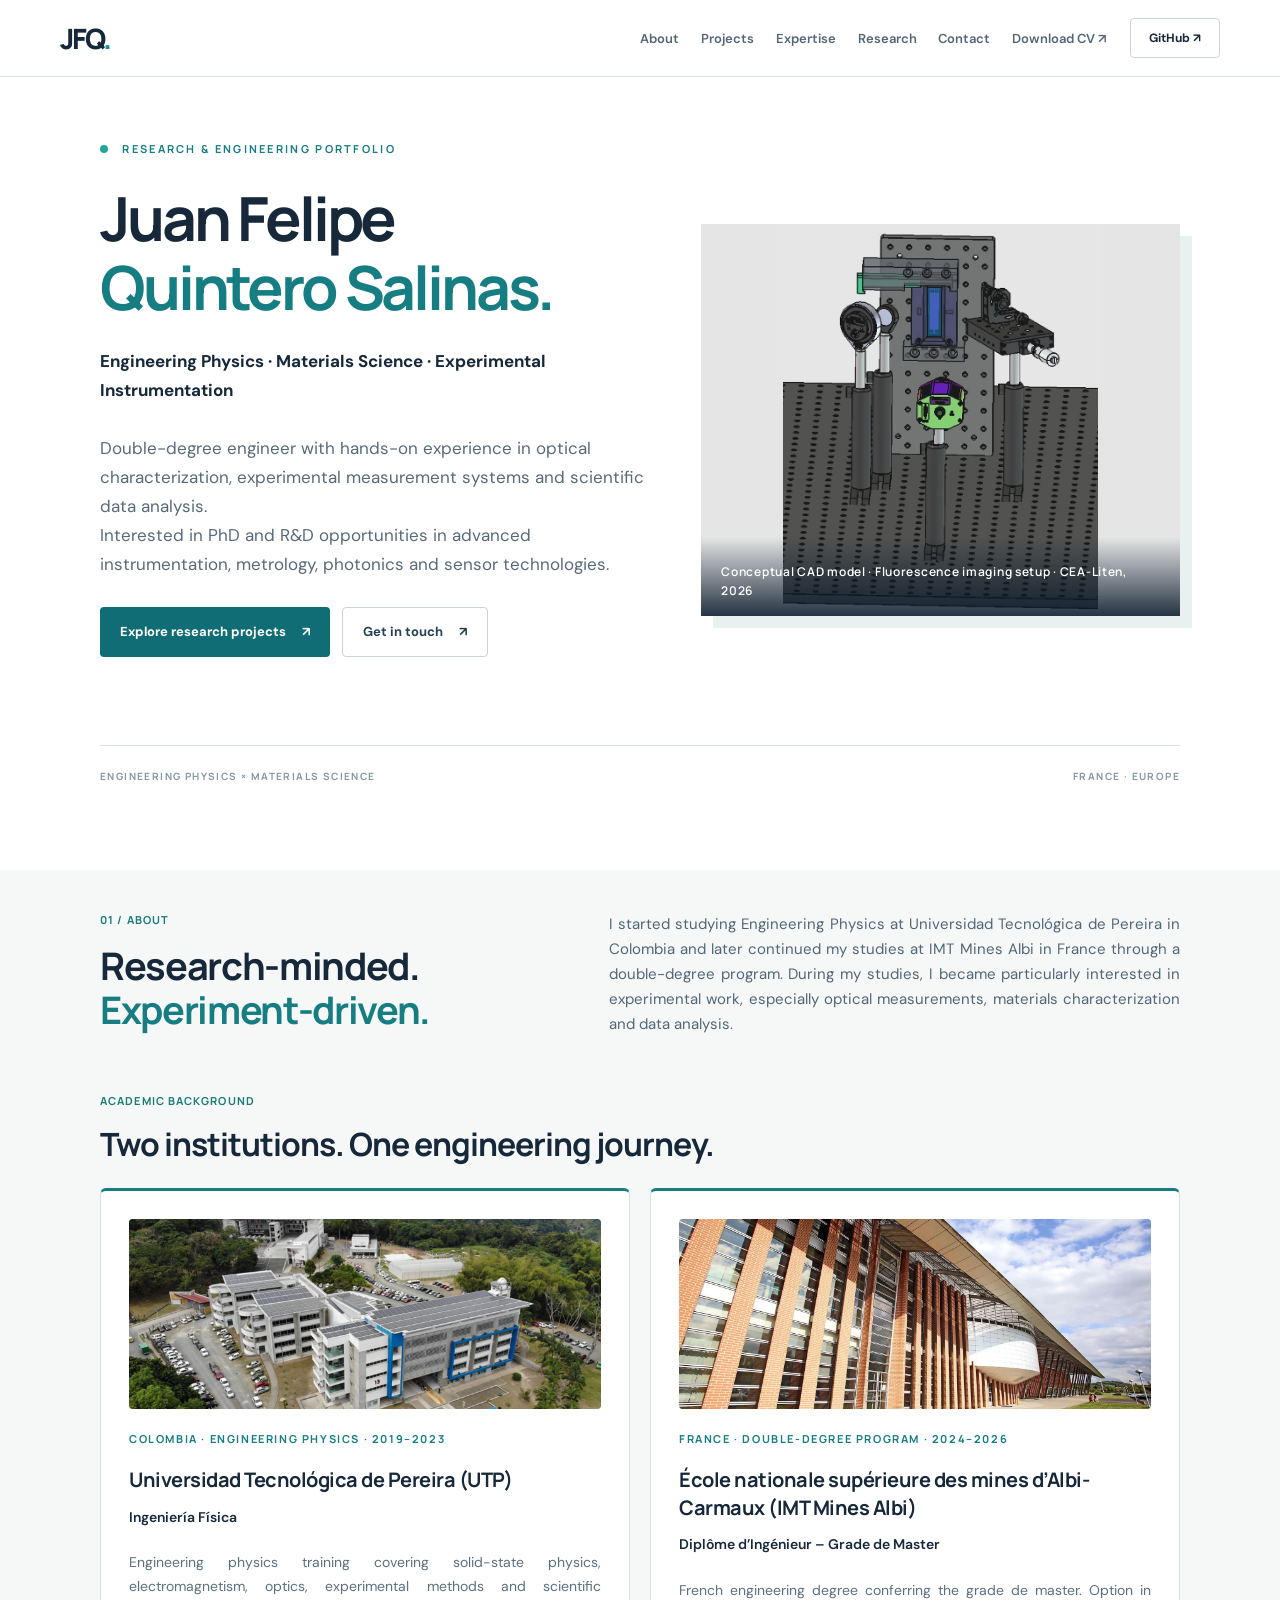
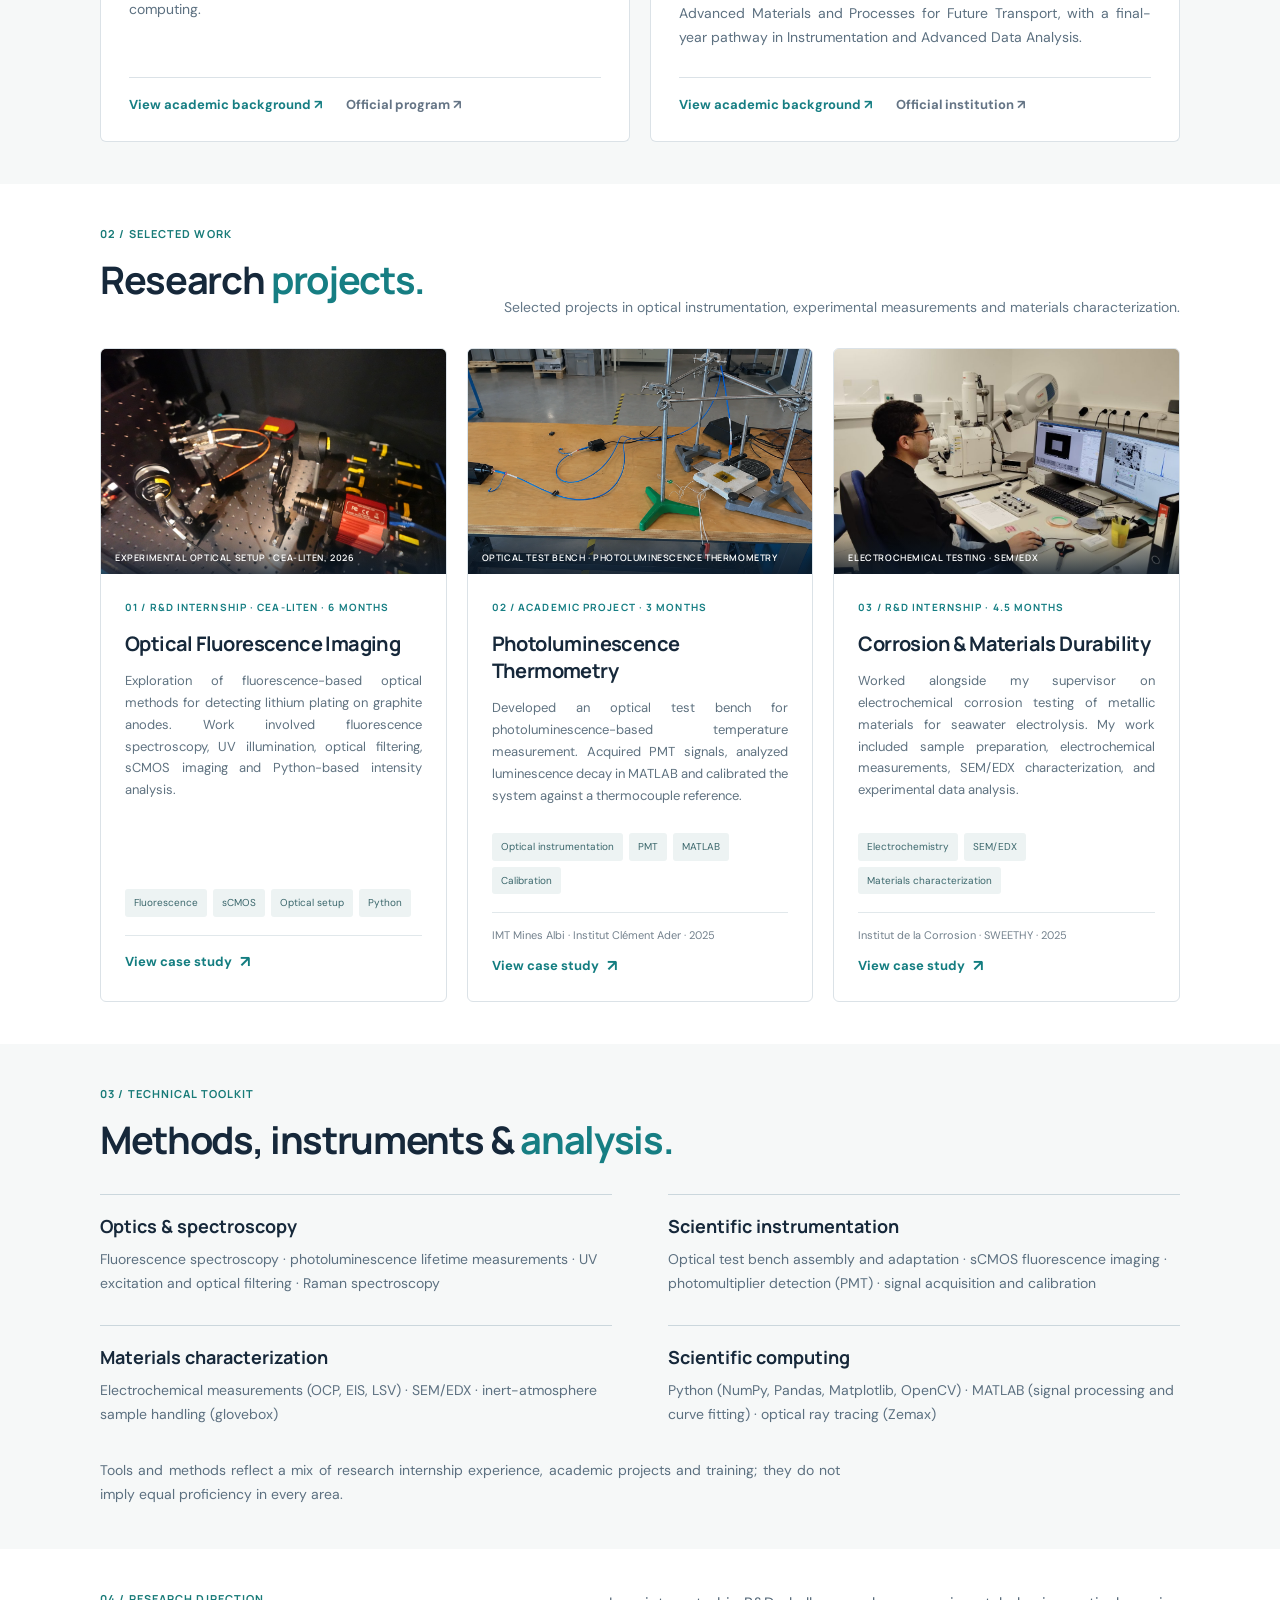
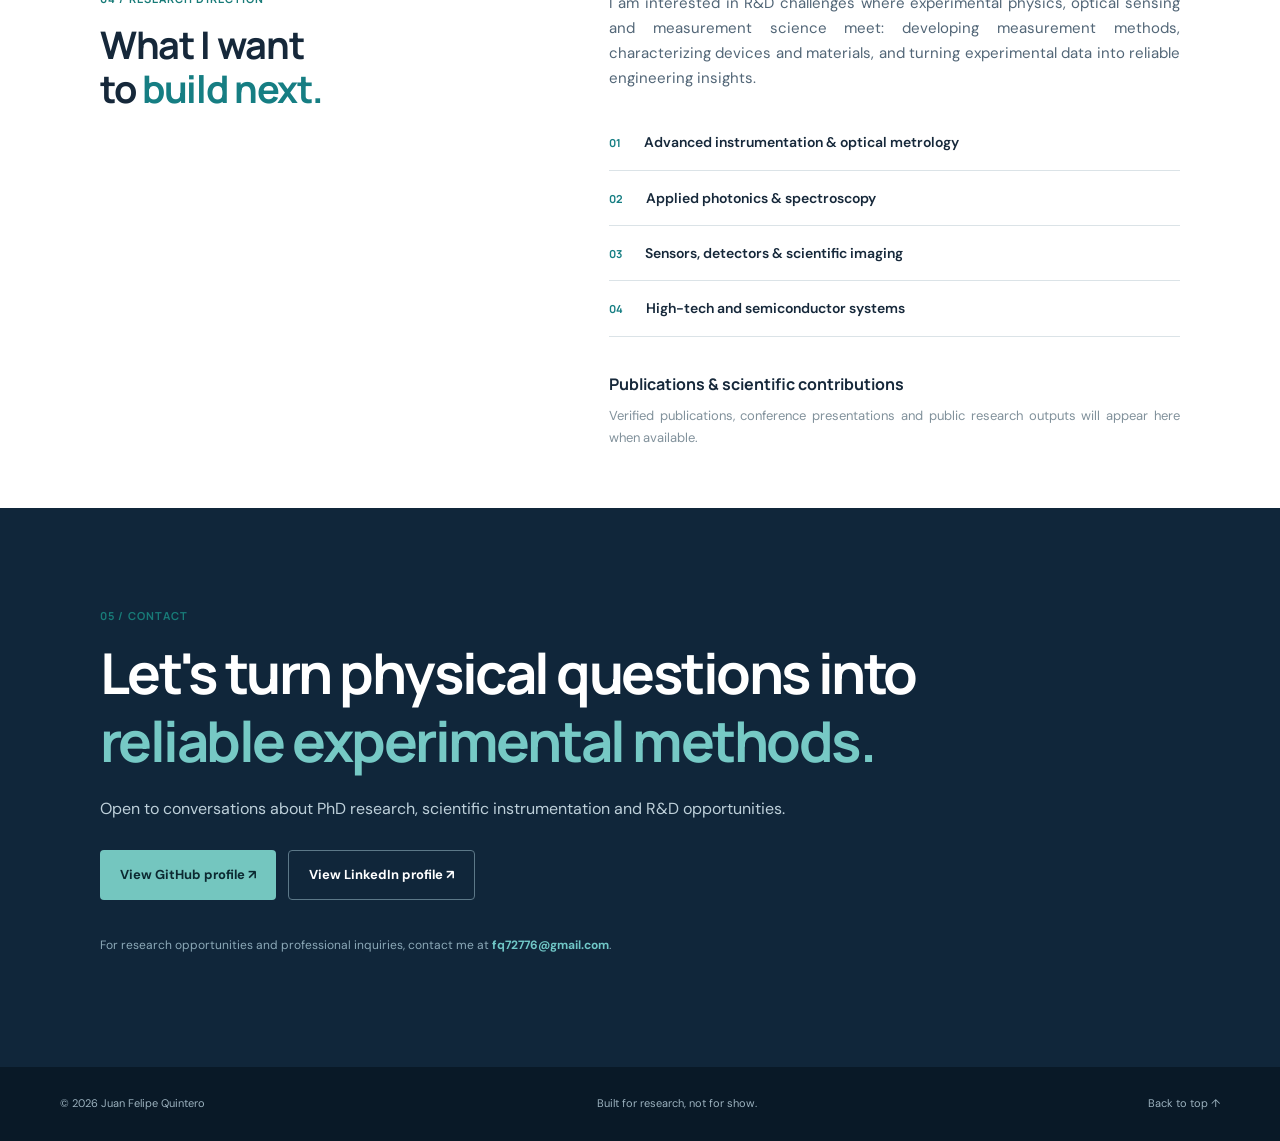
==== index.html @ 3a1666f4 "Refine academic pages and improve portfolio layout" ====
<!doctype html>
<html lang="en">

<head>
    <meta charset="utf-8">
    <meta name="viewport" content="width=device-width, initial-scale=1">
    <meta name="description"
        content="Juan Felipe Quintero — Research & Engineering Portfolio in optical instrumentation, metrology, photonics, scientific imaging and materials characterization.">
    <title>Juan Felipe Quintero | Research & Engineering Portfolio</title>
    <link rel="stylesheet" href="assets/css/style.css">
</head>

<body class="home-editorial"><a class="skip" href="#main">Skip to content</a>

    <header class="nav">
        <div class="wrap navinner">

            <a class="brand" href="#top">
                JFQ<span class="branddot">.</span>
            </a>

            <nav aria-label="Primary navigation">
                <a href="#about">About</a>
                <a href="#projects">Projects</a>
                <a href="#skills">Expertise</a>
                <a href="#research">Research</a>
                <a href="#contact">Contact</a>

                <a href="docs/CV_Juan_Felipe_Quintero.pdf" target="_blank" rel="noopener noreferrer">
                    Download CV ↗
                </a>
            </nav>

            <a class="navcta" href="https://github.com/felipequi" target="_blank" rel="noopener noreferrer">
                GitHub ↗
            </a>

        </div>
    </header>

    <main id="main">
        <section class="hero wrap" id="top">
            <div class="eyebrow"><span class="signal"></span> RESEARCH & ENGINEERING PORTFOLIO</div>
            <div class="hero-grid">
                <div>
                    <h1>
                        Juan Felipe<br>
                        <em>Quintero Salinas.</em>
                    </h1>

                    <p class="lead">
                        <strong>
                            Engineering Physics · Materials Science · Experimental Instrumentation
                        </strong>
                        <br><br>
                        Double-degree engineer with hands-on experience in optical
                        characterization, experimental measurement systems and
                        scientific data analysis. <br>
                        Interested in PhD and R&D opportunities in advanced instrumentation,
                        metrology, photonics and sensor technologies.
                    </p>
                    <div class="actions"><a class="primary" href="#projects">Explore research projects
                            <span>↗</span></a><a class="secondary" href="#contact">Get in touch <span>↗</span></a></div>
                </div>
                <aside class="hero-panel hero-photo">
                    <img src="assets/images/home/experimental-test-bench-v3.png"
                        alt="Experimental test bench at Institut Clément Ader" class="hero-experiment-image">
                    <div class="hero-photo-caption">
                        Conceptual CAD model · Fluorescence imaging setup · CEA-Liten, 2026
                    </div>
                </aside>
            </div>
            <div class="hero-foot"><span>ENGINEERING PHYSICS × MATERIALS SCIENCE</span><span>FRANCE · EUROPE</span>
            </div>
        </section>

        <section class="section light" id="about">
            <div class="wrap split">
                <div>
                    <div class="section-label">01 / ABOUT</div>
                    <h2>Research-minded.<br><em>Experiment-driven.</em></h2>
                </div>
                <div class="bodycopy">
                    <p>
                        I started studying Engineering Physics at Universidad Tecnológica de Pereira in Colombia and
                        later continued my studies at IMT Mines Albi in France through a double-degree program.

                        During my studies, I became particularly interested in experimental work, especially optical
                        measurements, materials characterization and data analysis.
                    </p>
                </div>
            </div>

            <div class="wrap academic-background">
                <div class="academic-heading">
                    <div class="section-label">ACADEMIC BACKGROUND</div>
                    <h3>Two institutions. One engineering journey.</h3>
                </div>

                <div class="education-grid">

                    <!-- UNIVERSIDAD TECNOLÓGICA DE PEREIRA -->
                    <article class="education-card">

                        <a href="education/utp.html" class="education-image-link"
                            aria-label="Explore academic background at Universidad Tecnológica de Pereira">
                            <img src="assets/images/home/utp.png"
                                alt="Campus of Universidad Tecnológica de Pereira, Colombia" class="education-image"
                                loading="lazy">
                        </a>

                        <div class="education-country">
                            COLOMBIA · ENGINEERING PHYSICS · 2019–2023
                        </div>

                        <h4>
                            <a href="education/utp.html" class="education-title-link">
                                Universidad Tecnológica de Pereira (UTP)
                            </a>
                        </h4>

                        <p class="education-degree">Ingeniería Física</p>

                        <p class="education-description">
                            Engineering physics training covering solid-state physics,
                            electromagnetism, optics, experimental methods
                            and scientific computing.
                        </p>

                        <div class="education-links">
                            <a href="education/utp.html" class="education-detail-link">
                                View academic background ↗
                            </a>

                            <a href="https://ingenierias.utp.edu.co/ingenieria-fisica/plan-de-estudios/?id=7"
                                class="education-official-link" target="_blank" rel="noopener noreferrer">
                                Official program ↗
                            </a>
                        </div>

                    </article>


                    <!-- IMT MINES ALBI -->
                    <article class="education-card">

                        <a href="education/imt-mines-albi.html" class="education-image-link"
                            aria-label="Explore academic background at IMT Mines Albi">
                            <img src="assets/images/home/imt-mines-albi-campus.png"
                                alt="Campus of IMT Mines Albi, France" class="education-image" loading="lazy">
                        </a>

                        <div class="education-country">
                            FRANCE · DOUBLE-DEGREE PROGRAM · 2024–2026
                        </div>

                        <h4>
                            <a href="education/imt-mines-albi.html" class="education-title-link">
                                École nationale supérieure des mines d’Albi-Carmaux
                                (IMT Mines Albi)
                            </a>
                        </h4>

                        <p class="education-degree">
                            Diplôme d’Ingénieur – Grade de Master
                        </p>

                        <p class="education-description">
                            French engineering degree conferring the grade de master.
                            Option in Advanced Materials and Processes for Future Transport,
                            with a final-year pathway in Instrumentation and Advanced Data Analysis.
                        </p>

                        <div class="education-links">
                            <a href="education/imt-mines-albi.html" class="education-detail-link">
                                View academic background ↗
                            </a>

                            <a href="https://www.imt-mines-albi.fr/" class="education-official-link" target="_blank"
                                rel="noopener noreferrer">
                                Official institution ↗
                            </a>
                        </div>

                    </article>

                </div>
            </div>

        </section>

        <!-- ==========================================
     02 / SELECTED WORK
========================================== -->

        <section class="section" id="projects">
            <div class="wrap">

                <div class="section-label">02 / SELECTED WORK</div>

                <div class="section-head">
                    <h2>Research <em>projects.</em></h2>

                    <p>
                        Selected projects in optical instrumentation,
                        experimental measurements and materials characterization.
                    </p>
                </div>

                <div class="project-grid">

                    <!-- PROJECT 01: CEA-LITEN -->

                    <article class="project">

                        <a href="projects/cea-liten.html" class="project-visual visual-one"
                            aria-label="View Optical Fluorescence Imaging case study">
                            <img src="assets/images/home/experimental-test-bench-v2.png"
                                alt="Experimental optical setup with camera and optical components"
                                class="project-image" loading="lazy">

                            <span class="visual-caption">
                                EXPERIMENTAL OPTICAL SETUP · CEA-LITEN, 2026
                            </span>
                        </a>

                        <div class="project-info">

                            <div class="project-meta">
                                01 / R&amp;D INTERNSHIP · CEA-LITEN · 6 MONTHS
                            </div>

                            <h3>
                                <a href="projects/cea-liten.html" class="project-title-link">
                                    Optical Fluorescence Imaging
                                </a>
                            </h3>

                            <p>
                                Exploration of fluorescence-based optical methods for
                                detecting lithium plating on graphite anodes. Work
                                involved fluorescence spectroscopy, UV illumination,
                                optical filtering, sCMOS imaging and Python-based
                                intensity analysis.
                            </p>

                            <div class="tags">
                                <span>Fluorescence</span>
                                <span>sCMOS</span>
                                <span>Optical setup</span>
                                <span>Python</span>
                            </div>

                            <div class="project-footer">

                                <a href="projects/cea-liten.html" class="project-link"
                                    aria-label="View Optical Fluorescence Imaging case study">
                                    View case study
                                    <span aria-hidden="true">↗</span>
                                </a>

                            </div>

                        </div>
                    </article>


                    <!-- PROJECT 02: PHOTOLUMINESCENCE THERMOMETRY -->

                    <article class="project">

                        <a href="projects/ica-thermometry.html" class="project-visual visual-two"
                            aria-label="View Photoluminescence Thermometry case study">
                            <img src="assets/images/home/experimental-test-bench-ICA.png"
                                alt="Optical test bench for photoluminescence lifetime thermometry at Institut Clément Ader"
                                class="project-image" loading="lazy">

                            <span class="visual-caption">
                                OPTICAL TEST BENCH · PHOTOLUMINESCENCE THERMOMETRY
                            </span>
                        </a>

                        <div class="project-info">

                            <div class="project-meta">
                                02 / ACADEMIC PROJECT · 3 MONTHS
                            </div>

                            <h3>
                                <a href="projects/ica-thermometry.html" class="project-title-link">
                                    Photoluminescence Thermometry
                                </a>
                            </h3>

                            <p>
                                Developed an optical test bench for photoluminescence-based
                                temperature measurement. Acquired PMT signals, analyzed
                                luminescence decay in MATLAB and calibrated the system
                                against a thermocouple reference.
                            </p>

                            <div class="tags">
                                <span>Optical instrumentation</span>
                                <span>PMT</span>
                                <span>MATLAB</span>
                                <span>Calibration</span>
                            </div>

                            <div class="project-footer">

                                <div class="project-status">
                                    IMT Mines Albi · Institut Clément Ader · 2025
                                </div>

                                <a href="projects/ica-thermometry.html" class="project-link"
                                    aria-label="View Photoluminescence Thermometry case study">
                                    View case study
                                    <span aria-hidden="true">↗</span>
                                </a>

                            </div>

                        </div>
                    </article>


                    <!-- PROJECT 03: MATERIALS CHARACTERIZATION -->


                    <!-- PROJECT 03: INSTITUT DE LA CORROSION -->

                    <article class="project">

                        <a href="projects/institut-corrosion.html" class="project-visual visual-three"
                            aria-label="View Institut de la Corrosion case study">

                            <img src="assets/images/home/SEM-Instituto-Corrosion.png"
                                alt="SEM laboratory work at the Institut de la Corrosion" class="project-image"
                                loading="lazy">

                            <span class="visual-caption">
                                ELECTROCHEMICAL TESTING · SEM/EDX
                            </span>

                        </a>

                        <div class="project-info">

                            <div class="project-meta">
                                03 / R&amp;D INTERNSHIP · 4.5 MONTHS
                            </div>

                            <h3>
                                <a href="projects/institut-corrosion.html" class="project-title-link">
                                    Corrosion &amp; Materials Durability
                                </a>
                            </h3>

                            <p>
                                Worked alongside my supervisor on electrochemical
                                corrosion testing of metallic materials for seawater
                                electrolysis. My work included sample preparation,
                                electrochemical measurements, SEM/EDX characterization,
                                and experimental data analysis.
                            </p>

                            <div class="tags">
                                <span>Electrochemistry</span>
                                <span>SEM/EDX</span>
                                <span>Materials characterization</span>
                            </div>

                            <div class="project-footer">

                                <div class="project-status">
                                    Institut de la Corrosion · SWEETHY · 2025
                                </div>

                                <a href="projects/institut-corrosion.html" class="project-link"
                                    aria-label="View Institut de la Corrosion case study">
                                    View case study
                                    <span aria-hidden="true">↗</span>
                                </a>

                            </div>

                        </div>

                    </article>


                </div>
            </div>
        </section>


        <!-- 03 / TECHNICAL TOOLKIT -->
        <section class="section light" id="skills">
            <div class="wrap">

                <div class="section-label">03 / TECHNICAL TOOLKIT</div>


                <h2>Methods, instruments &amp; <em>analysis.</em></h2>

                <!-- TECHNICAL SKILLS -->

                <div class="skill-grid">
                    <div>
                        <h3>Optics &amp; spectroscopy</h3>
                        <p>
                            Fluorescence spectroscopy ·
                            photoluminescence lifetime measurements ·
                            UV excitation and optical filtering ·
                            Raman spectroscopy
                        </p>
                    </div>

                    <div>
                        <h3>Scientific instrumentation</h3>
                        <p>
                            Optical test bench assembly and adaptation ·
                            sCMOS fluorescence imaging ·
                            photomultiplier detection (PMT) ·
                            signal acquisition and calibration
                        </p>
                    </div>

                    <div>
                        <h3>Materials characterization</h3>
                        <p>
                            Electrochemical measurements (OCP, EIS, LSV) ·
                            SEM/EDX ·
                            inert-atmosphere sample handling (glovebox)
                        </p>
                    </div>

                    <div>
                        <h3>Scientific computing</h3>
                        <p>
                            Python (NumPy, Pandas, Matplotlib, OpenCV) ·
                            MATLAB (signal processing and curve fitting) ·
                            optical ray tracing (Zemax)
                        </p>
                    </div>


                    <p class="disclaimer">
                        Tools and methods reflect a mix of research internship
                        experience, academic projects and training; they do not
                        imply equal proficiency in every area.
                    </p>

                </div>
            </div>
        </section>
        <section class="section" id="research">
            <div class="wrap split">
                <div>
                    <div class="section-label">04 / RESEARCH DIRECTION</div>
                    <h2>What I want<br>to <em>build next.</em></h2>
                </div>
                <div class="bodycopy">
                    <p>I am interested in R&D challenges where experimental physics, optical sensing and measurement
                        science meet: developing measurement methods, characterizing devices and materials, and
                        turning
                        experimental data into reliable engineering insights.</p>
                    <div class="research-list">
                        <div><span>01</span> Advanced instrumentation & optical metrology</div>
                        <div><span>02</span> Applied photonics & spectroscopy</div>
                        <div><span>03</span> Sensors, detectors & scientific imaging</div>
                        <div><span>04</span> High-tech and semiconductor systems</div>
                    </div>
                    <h3 class="minihead">Publications & scientific contributions</h3>
                    <p class="muted">Verified publications, conference presentations and public research outputs
                        will
                        appear here when available.</p>
                </div>
            </div>
        </section>



        <section class="contact" id="contact">
            <div class="wrap">
                <div class="section-label">05 / CONTACT</div>
                <h2>Let's turn physical questions into
                    <em>reliable experimental methods.</em>
                </h2>
                <p>Open to conversations about PhD research, scientific instrumentation and R&D opportunities.</p>
                <div class="actions"><a class="primary lightbtn" href="https://github.com/felipequi" target="_blank"
                        rel="noopener">View GitHub profile ↗</a><a class="secondary lightoutline"
                        href="https://www.linkedin.com/in/juanfelipequinterosalinas/" target="_blank"
                        rel="noopener">View LinkedIn profile
                        ↗</a></div>
                <p class="contact-note">For research opportunities and professional inquiries, contact me at
                    <a href="mailto:fq72776@gmail.com">fq72776@gmail.com</a>.
                </p>
            </div>
        </section>
    </main>
    <footer>
        <div class="wrap footerinner"><span>© <span id="year">2026</span> Juan Felipe Quintero</span><span>Built for
                research, not for show.</span><a href="#top">Back to top ↑</a></div>
    </footer>
    <script>document.getElementById('year').textContent = new Date().getFullYear()</script>
</body>

</html>
---- assets/css/style.css ----
@import url('https://fonts.googleapis.com/css2?family=DM+Sans:wght@400;500;600;700&family=Manrope:wght@400;500;600;700;800&display=swap');

:root {

    --ink: #16283a;

    --navy: #0b1a2b;

    --muted: #647485;

    --teal: #167e83;

    --paper: #f6f8f8;

    --line: #dbe2e7
}

* {

    box-sizing: border-box
}

html {

    scroll-behavior: smooth
}

body {

    margin: 0;

    color: var(--ink);

    font-family: 'DM Sans', Arial, sans-serif;

    background: #fff
}

a {

    color: inherit;

    text-decoration: none
}

.wrap {

    width: min(1160px, calc(100% - 64px));

    margin: auto
}

.skip {

    position: absolute;

    left: -9999px
}

.skip:focus {

    left: 16px;

    top: 16px;

    background: #fff;

    z-index: 99;

    padding: 12px
}

.nav {

    background: #fff;

    border-bottom: 1px solid var(--line);

    position: sticky;

    top: 0;

    z-index: 10
}

.navinner {

    height: 76px;

    display: flex;

    align-items: center;

    gap: 36px
}

.brand {

    font: 800 28px Manrope, Arial;

    letter-spacing: -2px
}

.branddot {

    color: #178e94
}

.nav nav {

    display: flex;

    gap: 26px;

    margin-left: auto
}

.nav nav a {

    font-size: 13px;

    color: #536577;

    font-weight: 600
}

.nav nav a:hover {

    color: var(--teal)
}

.navcta {

    border: 1px solid #cad5dc;

    padding: 11px 18px;

    border-radius: 4px;

    font-size: 12px;

    font-weight: 700
}

.hero {

    padding-top: 86px
}

.eyebrow,

.section-label {

    font: 700 11px Manrope, Arial;

    letter-spacing: 2.3px;

    color: var(--teal)
}

.signal {

    display: inline-block;

    width: 8px;

    height: 8px;

    border-radius: 50%;

    background: #21a69b;

    margin-right: 10px
}

.hero-grid {

    display: grid;

    grid-template-columns: 1.35fr 1fr;

    gap: 70px;

    padding: 26px 0 80px
}

h1,

h2,

h3,

p {

    margin-top: 0
}

h1,

h2,

h3 {

    font-family: Manrope, Arial, sans-serif
}

h1 {

    font-size: clamp(44px, 5vw, 70px);

    line-height: 1.15;

    letter-spacing: -3.8px;

    font-weight: 700;

    margin-bottom: 32px
}

h1 em,

h2 em {

    font-style: normal;

    color: var(--teal)
}

.lead {

    font-size: 17px;

    line-height: 1.9;

    max-width: 660px;

    color: #586a79
}

.lead strong {

    color: var(--ink)
}

.actions {

    display: flex;

    gap: 12px;

    flex-wrap: wrap;

    margin-top: 32px
}

.primary,

.secondary {

    padding: 17px 22px;

    font-size: 13px;

    font-weight: 700;

    border-radius: 4px;

    display: inline-flex;

    gap: 22px;

    align-items: center;

    justify-content: space-between
}

.primary {

    background: #116d75;

    color: #fff
}

.primary:hover {

    background: #0a515a
}

.secondary {

    border: 1px solid #c8d4d9;

    color: #244256
}

.hero-panel {

    background: #10263a;

    color: #fff;

    padding: 30px 28px;

    align-self: stretch;

    min-height: 410px;

    box-shadow: 16px 16px 0 #e9f0f0
}

.panel-top,

.panel-bottom {

    font: 700 10px Manrope;

    letter-spacing: 1.6px;

    color: #a1c1cc;

    display: flex;

    justify-content: space-between
}

.scope {

    display: flex;

    gap: 22px;

    border-bottom: 1px solid #30495b;

    padding: 24px 0;

    font-size: 16px;

    font-weight: 600;

    line-height: 1.55
}

.scope-n {

    font: 700 12px Manrope;

    color: #62b6b2
}

.panel-bottom {

    margin-top: 25px;

    font-size: 9px
}

.hero-foot {

    display: flex;

    justify-content: space-between;

    border-top: 1px solid var(--line);

    padding: 22px 0;

    font: 700 10px Manrope;

    letter-spacing: 1.4px;

    color: #8796a0
}

.section {

    padding: 112px 0
}

.light {

    background: var(--paper)
}

.split {

    display: grid;

    grid-template-columns: 1fr 1fr;

    gap: 85px
}

.section-label {

    margin-bottom: 28px
}

h2 {

    font-size: clamp(35px, 4vw, 53px);

    line-height: 1.18;

    letter-spacing: -2.6px;

    font-weight: 700;

    margin-bottom: 30px
}

.bodycopy p {

    font-size: 16px;

    line-height: 1.9;

    color: #526677;

    margin-bottom: 22px
}

.small-note {

    font-size: 12px;

    color: #697f8c;

    border-left: 3px solid #1b8c8d;

    padding: 10px 16px;

    margin-top: 30px
}

.section-head {

    display: flex;

    justify-content: space-between;

    gap: 60px;

    align-items: end;

    margin-bottom: 40px
}

.section-head h2 {

    margin: 0
}

.section-head p {

    max-width: 430px;

    font-size: 14px;

    line-height: 1.75;

    color: #637787
}

.project-grid {

    display: grid;

    grid-template-columns: repeat(3, 1fr);

    gap: 22px
}

.project {

    border: 1px solid var(--line);

    background: #fff;

    display: flex;

    flex-direction: column
}

.project-visual {

    height: 220px;

    background: #142a3c;

    position: relative;

    overflow: hidden;

    display: flex;

    align-items: center;

    justify-content: center
}

.project-visual svg {

    width: 100%;

    height: 100%;

    position: relative;

    z-index: 1
}

.visual-two {

    background: #1c3548
}

.visual-three {

    background: #132f3d
}

.visual-caption {

    position: absolute;

    bottom: 10px;

    left: 15px;

    right: 10px;

    font: 600 8px Manrope;

    letter-spacing: 1px;

    color: #a9c2cf
}

.diagram-glow {

    position: absolute;

    inset: 0;

    background: radial-gradient(circle at 50% 50%, #24596955, transparent 65%)
}

.project-info {

    padding: 27px;

    display: flex;

    flex-direction: column;

    flex: 1
}

.project-meta {

    font: 700 10px Manrope;

    letter-spacing: 1.1px;

    color: var(--teal);

    margin-bottom: 16px
}

.project h3 {

    font-size: 21px;

    line-height: 1.3;

    letter-spacing: -.6px;

    margin-bottom: 15px
}

.project p {

    font-size: 13px;

    line-height: 1.85;

    color: #5f7280
}

.tags {

    display: flex;

    gap: 7px;

    flex-wrap: wrap;

    margin-top: auto;

    padding-top: 12px
}

.tags span {

    font-size: 10px;

    background: #edf3f3;

    color: #3a666b;

    padding: 7px 9px;

    border-radius: 3px
}

.project-status {

    font-size: 10px;

    color: #8a969f;

    border-top: 1px solid #e8edef;

    margin-top: 22px;

    padding-top: 14px
}

.skill-grid {

    display: grid;

    grid-template-columns: repeat(2, 1fr);

    gap: 26px 64px;

    margin-top: 34px;

}

.skill-grid>div {

    border-top: 1px solid #cbd7dd;

    padding-top: 16px;

}

.skill-grid h3 {

    font-size: 18px;

}

.skill-grid p {

    font-size: 14px;

    line-height: 1.7;

    color: #5c7080;

}

.disclaimer {

    margin-top: 22px;

    font-size: 13px;

    line-height: 1.7;

    color: #7c8b95;

}

.research-list {

    margin: 30px 0 40px
}

.research-list div {

    border-bottom: 1px solid #dbe3e7;

    padding: 16px 0;

    font-weight: 600;

    font-size: 14px
}

.research-list span {

    color: var(--teal);

    margin-right: 20px;

    font: 700 11px Manrope
}

.minihead {

    font-size: 16px;

    margin-bottom: 10px
}

.muted {

    font-size: 13px !important;

    color: #81919b !important
}

.contact {

    padding: 95px 0;

    background: #10263a;

    color: white
}

.contact .section-label {

    color: #72d2c5
}

.contact h2 {

    font-size: clamp(37px, 4.5vw, 62px);

    margin-bottom: 20px
}

.contact h2 em {

    color: #76c9c5
}

.contact p {

    color: #bed0da;

    font-size: 16px
}

.lightbtn {

    background: #74c6bf;

    color: #0c2931
}

.lightbtn:hover {

    background: #a3e0d8
}

.lightoutline {

    border-color: #5c7888;

    color: white
}

.contact-note {

    font-size: 12px !important;

    margin-top: 35px;

    color: #8ca9b8 !important
}

footer {

    background: #091927;

    color: #9bb1be
}

.footerinner {

    padding: 28px 0;

    display: flex;

    justify-content: space-between;

    gap: 20px;

    font-size: 11px
}

@media(max-width:900px) {

    .hero-grid,

    .split {

        grid-template-columns: 1fr;

        gap: 35px
    }

    .hero-panel {

        max-width: 520px
    }

    .project-grid {

        grid-template-columns: 1fr 1fr
    }

    .nav nav {

        gap: 12px
    }

    .navcta {

        display: none
    }

}

@media(max-width:620px) {

    .wrap {

        width: calc(100% - 36px)
    }

    .navinner {

        height: 66px
    }

    .nav nav {

        gap: 12px
    }

    .nav nav a {

        font-size: 11px
    }

    .nav nav a:nth-child(3),

    .nav nav a:nth-child(4) {

        display: none
    }

    .hero {

        padding-top: 55px
    }

    .hero-grid {

        padding-bottom: 55px
    }

    h1 {

        font-size: 43px;

        letter-spacing: -2.4px
    }

    .section {

        padding: 70px 0
    }

    .section-head {

        display: block
    }

    .section-head p {

        margin-top: 18px
    }

    .project-grid,

    .skill-grid {

        grid-template-columns: 1fr
    }

    .hero-foot {

        font-size: 8px;

        gap: 10px
    }

    .footerinner {

        flex-wrap: wrap
    }

    .hero-panel {

        box-shadow: 8px 8px 0 #e9f0f0
    }

}

/* Academic Background */

.academic-background {

    margin-top: 70px;

}

.academic-heading {

    margin-bottom: 30px;

}

.academic-heading h3 {

    font-size: clamp(24px, 3vw, 32px);

    letter-spacing: -1px;

    line-height: 1.3;

    margin-bottom: 0;

}

.education-grid {

    display: grid;

    grid-template-columns: repeat(2, minmax(0, 1fr));

    gap: 22px;

}

.education-card {

    background: #fff;

    border: 1px solid var(--line);

    border-top: 3px solid var(--teal);

    padding: 32px;

    display: flex;

    flex-direction: column;

}

.education-country {

    color: var(--teal);

    font: 700 11px Manrope, Arial, sans-serif;

    letter-spacing: 1.6px;

    margin-bottom: 20px;

}

.education-card h4 {

    font: 700 21px Manrope, Arial, sans-serif;

    letter-spacing: -.5px;

    line-height: 1.35;

    margin: 0 0 12px;

}

.education-degree {

    font-size: 14px;

    font-weight: 600;

    color: var(--ink);

    margin-bottom: 22px;

}

.education-description {

    font-size: 14px;

    line-height: 1.8;

    color: #5c7080;

    margin-bottom: 28px;

}

.education-card a {

    color: var(--teal);

    font-size: 13px;

    font-weight: 700;

    margin-top: auto;

}

.education-card a:hover {

    text-decoration: underline;

}

.education-image {

    width: 100%;

    height: 200px;

    object-fit: cover;

    display: block;

    margin-bottom: 24px;

}

@media (max-width: 620px) {

    .academic-background {

        margin-top: 45px;

    }

    .education-grid {

        grid-template-columns: 1fr;

    }

    .education-card {

        padding: 25px;

    }

}

/* Contact email */

#contact a[href^="mailto:"] {

    color: #70c7c7;

    font-weight: 700;

    text-decoration: none;

}

#contact a[href^="mailto:"]:hover {

    text-decoration: underline;

}

#contact p:has(a[href^="mailto:"]) {

    font-size: 20px;

    line-height: 1.7;

}

/* Hero — Experimental photograph */

.hero-photo {

    position: relative;

    overflow: hidden;

    padding: 0;

    min-height: 360px;

}

.hero-experiment-image {

    display: block;

    width: 100%;

    height: 100%;

    min-height: 360px;

    object-fit: cover;

    object-position: center;

}

.hero-photo-caption {

    position: absolute;

    bottom: 0;

    left: 0;

    right: 0;

    padding: 22px 24px;

    background: linear-gradient(transparent,

            rgba(11, 26, 43, 0.88));

    color: #fff;

    font: 600 11px Manrope, Arial, sans-serif;

    letter-spacing: 1.2px;

}

/* Hero — Horizontal experimental photograph */

.hero-photo {

    width: 100%;

    min-height: 0;

    aspect-ratio: 4 / 3;

    background: #e5e5e5;

}

.hero-experiment-image {

    width: 100%;

    height: 100%;

    min-height: 0;

    object-fit: contain;

    object-position: center;

}

.project-link {

    color: var(--teal);

    font-weight: 700;

    text-decoration: none;

}

.project-link:hover {

    text-decoration: underline;

}

/* Research project photographs */

.project-visual {

    position: relative;

    height: 220px;

    overflow: hidden;

    display: block;

}

.project-image {

    display: block;

    width: 100%;

    height: 100%;

    object-fit: cover;

    object-position: center;

}

.project-visual .visual-caption {

    position: absolute;

    bottom: 0;

    left: 0;

    width: 100%;

    padding: 18px 14px 10px;

    color: #ffffff;

    background: linear-gradient(to top,

            rgba(11, 26, 43, 0.78),

            transparent);

    font-size: 9px;

    letter-spacing: 0.6px;

}

/* ==========================================

   PROJECT CARDS — INTERACTIVE FINISH

\========================================== */

#projects .project {

    display: flex;

    flex-direction: column;

    min-width: 0;

    transition:

        border-color 0.2s ease,

        transform 0.2s ease,

        box-shadow 0.2s ease;

}

#projects .project:hover {

    border-color: #b8d5d7;

    transform: translateY(-3px);

    box-shadow: 0 12px 28px rgba(16, 43, 64, 0.06);

}

/* Clickable project images */

#projects a.project-visual {

    display: block;

    color: inherit;

    text-decoration: none;

    overflow: hidden;

}

#projects a.project-visual .project-image {

    transition: transform 0.35s ease;

}

#projects a.project-visual:hover .project-image {

    transform: scale(1.035);

}

/* Project content */

#projects .project-info {

    display: flex;

    flex-direction: column;

    flex: 1;

    min-width: 0;

}

#projects .project-title-link {

    color: inherit;

    text-decoration: none;

    transition: color 0.2s ease;

}

#projects .project-title-link:hover {

    color: #137d80;

}

/* Keep tags above footer */

#projects .tags {

    margin-top: auto;

}

/* Unified footer */

#projects .project-footer {

    margin-top: 18px;

    padding-top: 14px;

    border-top: 1px solid #e1e8eb;

}

#projects .project-footer .project-status {

    margin: 0 0 10px;

    padding: 0;

    border: 0;

    font-size: 11px;

    line-height: 1.5;

    color: #73818d;

}

#projects .project-link {

    display: inline-flex;

    align-items: center;

    gap: 8px;

    margin: 0;

    padding: 0;

    color: #137d80;

    font-size: 13px;

    font-weight: 700;

    line-height: 1.5;

    text-decoration: none;

    border: 0;

}

#projects .project-link span {

    font-size: 16px;

    transition: transform 0.2s ease;

}

#projects .project-link:hover {

    color: #0c5559;

    text-decoration: none;

}

#projects .project-link:hover span {

    transform: translate(2px, -2px);

}

/* Keyboard accessibility */

#projects a:focus-visible {

    outline: 2px solid #137d80;

    outline-offset: 3px;

    border-radius: 2px;

}

/* Reduced motion */

@media (prefers-reduced-motion: reduce) {

    #projects .project,

    #projects .project-image,

    #projects .project-link span {

        transition: none;

    }

    #projects .project:hover,

    #projects a.project-visual:hover .project-image {

        transform: none;

    }

}

/* ==========================================

   01 / RESEARCH ENVIRONMENT — CEA-LITEN

\========================================== */

.research-environment {

    margin-top: 80px;

    padding: 36px 40px;

    background: #ffffff;

    border: 1px solid #e1e8ec;

    border-left: 3px solid #2b8c88;

    border-radius: 10px;

}

/* Header */

.research-environment-header {

    display: flex;

    align-items: center;

    justify-content: space-between;

    gap: 32px;

}

.research-environment-heading {

    min-width: 0;

}

.research-environment-eyebrow {

    display: block;

    margin-bottom: 12px;

    color: #2b8c88;

    font-size: 10px;

    font-weight: 700;

    letter-spacing: 0.12em;

}

.research-environment-heading h3 {

    margin: 0 0 8px;

    font-size: 26px;

    font-weight: 700;

    letter-spacing: -0.035em;

}

.research-environment-heading h3 a {

    color: #172c42;

    text-decoration: none;

}

.research-environment-heading h3 a:hover {

    color: #2b8c88;

}

.research-environment-heading p {

    margin: 0;

    color: #718294;

    font-size: 13px;

}

/* Institutional logo */

.research-environment-logo {

    flex: 0 0 110px;

    display: flex;

    align-items: center;

    justify-content: center;

}

.research-environment-logo img {

    display: block;

    max-width: 100%;

    max-height: 72px;

    width: auto;

    height: auto;

    object-fit: contain;

}

/* Description */

.research-environment-body {

    max-width: 780px;

    margin-top: 30px;

    padding-top: 26px;

    border-top: 1px solid #e8edf0;

}

.research-environment-body p {

    margin: 0 0 16px;

    color: #526477;

    font-size: 15px;

    line-height: 1.8;

}

.research-environment-body p:last-child {

    margin-bottom: 0;

}

.research-environment-body strong {

    color: #172c42;

    font-weight: 600;

}

/* Supervisor */

.research-environment-supervisor {

    display: flex;

    align-items: center;

    gap: 18px;

    margin-top: 28px;

}

.research-environment-supervisor span {

    color: #83909e;

    font-size: 10px;

    font-weight: 700;

    letter-spacing: 0.09em;

}

.research-environment-supervisor a {

    color: #172c42;

    font-size: 13px;

    font-weight: 600;

    text-decoration: none;

}

.research-environment-supervisor a:hover {

    color: #2b8c88;

}

/* External links */

.research-environment-links {

    display: flex;

    flex-wrap: wrap;

    gap: 12px;

    margin-top: 30px;

    padding-top: 22px;

    border-top: 1px solid #e8edf0;

}

.research-environment-links a {

    display: inline-flex;

    align-items: center;

    padding: 10px 14px;

    border: 1px solid #e1e8ec;

    border-radius: 6px;

    color: #344e61;

    background: #ffffff;

    font-size: 12px;

    font-weight: 600;

    text-decoration: none;

    transition: border-color 0.2s ease,

        color 0.2s ease,

        background 0.2s ease;

}

.research-environment-links a:hover {

    color: #237a76;

    border-color: #b5d9d5;

    background: #f5fbfa;

}

/* Responsive */

@media (max-width: 700px) {

    .research-environment {

        margin-top: 56px;

        padding: 26px 22px;

    }

    .research-environment-header {

        gap: 18px;

    }

    .research-environment-heading h3 {

        font-size: 23px;

    }

    .research-environment-logo {

        flex-basis: 76px;

    }

    .research-environment-logo img {

        max-height: 56px;

    }

    .research-environment-supervisor {

        flex-direction: column;

        align-items: flex-start;

        gap: 7px;

    }

    .research-environment-links a {

        font-size: 11px;

    }

}

/* =========================================================

   HOME REFINEMENT — editorial proportions and spacing

   Maintains the existing navy/teal visual identity.

   ========================================================= */

:root {

    --space-1: 8px;

    --space-2: 16px;

    --space-3: 24px;

    --space-4: 32px;

    --space-5: 48px;

    --space-6: 72px;

    --space-7: 96px;

    --radius-card: 6px;

}

body {

    -webkit-font-smoothing: antialiased;

}

.wrap {

    width: min(1160px, calc(100% - 80px));

}

.navinner {

    min-height: 76px;

    height: auto;

    gap: 24px;

}

.nav nav {

    gap: clamp(12px, 1.7vw, 24px);

    align-items: center;

}

.nav nav a {

    white-space: nowrap;

}

.hero {

    padding-top: clamp(64px, 7vw, 96px);

}

.hero-grid {

    grid-template-columns: minmax(0, 1.16fr) minmax(0, 1fr);

    align-items: center;

    gap: clamp(32px, 5vw, 64px);

    padding: 28px 0 clamp(64px, 7vw, 88px);

}

.hero-grid>* {

    min-width: 0;

}

h1 {

    font-size: clamp(43px, 4.75vw, 66px);

    line-height: 1.13;

    letter-spacing: -0.052em;

    margin-bottom: 26px;

    overflow-wrap: normal;

}

.lead {

    font-size: 16px;

    line-height: 1.8;

    max-width: 610px;

}

.actions {

    margin-top: 28px;

    gap: 12px;

}

.primary,

.secondary {

    min-height: 50px;

    padding: 14px 20px;

    gap: 16px;

}

.hero-photo {

    aspect-ratio: 1.22 / 1;

    min-height: 0;

    align-self: center;

    box-shadow: 12px 12px 0 #e9f0f0;

}

.hero-experiment-image {

    width: 100%;

    height: 100%;

    object-fit: contain;

}

.hero-photo-caption {

    padding: 26px 20px 16px;

    line-height: 1.55;

    letter-spacing: .06em;

}

.hero-foot {

    gap: 24px;

    line-height: 1.6;

}

.section {

    padding: clamp(72px, 8vw, 104px) 0;

}

.split {

    grid-template-columns: minmax(0, .9fr) minmax(0, 1.1fr);

    gap: clamp(40px, 7vw, 88px);

}

h2 {

    font-size: clamp(34px, 3.75vw, 50px);

    line-height: 1.2;

    letter-spacing: -.045em;

    margin-bottom: 24px;

}

.section-label {

    margin-bottom: 22px;

}

.bodycopy p {

    font-size: 15px;

    line-height: 1.85;

    margin-bottom: 18px;

}

.academic-background {

    margin-top: 64px;

}

.academic-heading {

    margin-bottom: 26px;

}

.education-grid {

    gap: 24px;

}

.education-card {

    padding: 28px;

    border-radius: var(--radius-card);

}

.education-image {

    height: 190px;

    margin-bottom: 22px;

    border-radius: 3px;

}

.education-card h4 {

    font-size: 20px;

    line-height: 1.38;

}

.education-description {

    line-height: 1.75;

}

.section-head {

    gap: 44px;

    align-items: end;

    margin-bottom: 34px;

}

.section-head p {

    margin-bottom: 3px;

}

.project-grid {

    gap: 20px;

    align-items: stretch;

}

#projects .project {

    border-radius: var(--radius-card);

    overflow: hidden;

}

.project-visual {

    height: auto;

    aspect-ratio: 1.53 / 1;

}

.project-image {

    object-fit: cover;

}

.project-info {

    padding: 25px 24px 23px;

}

.project-meta {

    font-size: 10px;

    line-height: 1.65;

    margin-bottom: 14px;

}

.project h3 {

    font-size: 20px;

    line-height: 1.36;

    margin-bottom: 13px;

}

.project p {

    font-size: 13px;

    line-height: 1.78;

}

.tags {

    gap: 6px;

    padding-top: 14px;

}

.tags span {

    line-height: 1.35;

}

#projects .project-footer {

    margin-top: 18px;

    min-height: 43px;

}

.skill-grid {

    gap: 30px 56px;

    margin-top: 32px;

}

.skill-grid>div {

    padding-top: 19px;

}

.skill-grid h3 {

    margin-bottom: 10px;

}

.skill-grid p {

    margin-bottom: 0;

}

.skill-grid>.disclaimer {

    grid-column: 1 / -1;

    margin-top: 2px;

    max-width: 740px;

}

.research-list {

    margin: 24px 0 36px;

}

.research-list div {

    line-height: 1.6;

}

.contact {

    padding: clamp(72px, 8vw, 100px) 0;

}

.contact h2 {

    max-width: 960px;

    font-size: clamp(36px, 4.4vw, 58px);

}

.contact p {

    line-height: 1.75;

}

.footerinner {

    align-items: center;

    line-height: 1.6;

}

:where(a, button):focus-visible {

    outline: 2px solid var(--teal);

    outline-offset: 4px;

}

@media (max-width: 1080px) {

    .navinner {

        gap: 18px;

    }

    .nav nav {

        gap: 14px;

    }

    .nav nav a {

        font-size: 12px;

    }

    .navcta {

        display: none;

    }

}

@media (max-width: 900px) {

    .wrap {

        width: min(100% - 48px, 720px);

    }

    .hero-grid,

    .split {

        grid-template-columns: 1fr;

        gap: 34px;

    }

    .hero-photo {

        width: min(100%, 650px);

        aspect-ratio: 1.5 / 1;

    }

    .project-grid {

        grid-template-columns: repeat(2, minmax(0, 1fr));

    }

    .section-head {

        align-items: start;

    }

    .navinner {

        flex-wrap: wrap;

        padding: 15px 0;

    }

    .nav nav {

        flex-wrap: wrap;

        row-gap: 10px;

    }

}

@media (max-width: 620px) {

    .wrap {

        width: calc(100% - 36px);

    }

    .navinner {

        min-height: 64px;

    }

    .brand {

        font-size: 25px;

    }

    .nav nav {

        gap: 10px 14px;

    }

    .hero {

        padding-top: 52px;

    }

    .hero-grid {

        padding-bottom: 54px;

        gap: 30px;

    }

    h1 {

        font-size: clamp(38px, 9vw, 46px);

        letter-spacing: -.045em;

    }

    .lead {

        font-size: 15px;

        line-height: 1.8;

    }

    .hero-photo {

        aspect-ratio: 4 / 3;

        box-shadow: 8px 8px 0 #e9f0f0;

    }

    .hero-foot {

        flex-wrap: wrap;

        font-size: 9px;

    }

    .section {

        padding: 68px 0;

    }

    .academic-background {

        margin-top: 48px;

    }

    .education-grid,

    .project-grid,

    .skill-grid {

        grid-template-columns: 1fr;

    }

    .education-card {

        padding: 22px;

    }

    .education-image {

        height: 180px;

    }

    .project-visual {

        aspect-ratio: 1.55 / 1;

    }

    .section-head {

        display: block;

    }

    .section-head p {

        margin-top: 14px;

    }

    .contact {

        padding: 72px 0;

    }

    .footerinner {

        flex-wrap: wrap;

    }

}

@media (prefers-reduced-motion: reduce) {

    html {

        scroll-behavior: auto;

    }

}

/* =========================================================
   INDEX — EDITORIAL ALIGNMENT (integrated overrides)
   ========================================================= */
/* HOME — editorial refinement. Load after assets/css/style.css. */
body.home-editorial {
    --home-ink: #193248;
    --home-copy: #4b6070;
    --home-muted: #687d8b;
    --home-accent: #187b78;
    --home-line: #dce6e9;
}

body.home-editorial main .wrap {
    max-width: 1080px;
}

body.home-editorial main .section {
    padding-block: clamp(42px, 5.5vw, 66px);
}

body.home-editorial main .section h2 {
    font-size: clamp(30px, 3.2vw, 38px);
    line-height: 1.18;
    letter-spacing: -.035em;
}

body.home-editorial main .section-label {
    font-size: 11px;
    letter-spacing: .1em;
    color: var(--home-accent);
}

body.home-editorial main :is(.hero-grid, .split, .education-grid, .project-grid, .skill-grid)>* {
    min-width: 0;
}

body.home-editorial main p {
    line-height: 1.68;
    overflow-wrap: break-word;
}

/* Hero retains its deliberate two-column composition. */
body.home-editorial main .hero {
    padding-block: clamp(48px, 5vw, 66px);
}

body.home-editorial main .hero-grid {
    gap: clamp(26px, 4vw, 46px);
    align-items: center;
}

body.home-editorial main .hero h1 {
    line-height: 1.13;
}

body.home-editorial main .hero .lead {
    max-width: 100%;
    font-size: clamp(15px, 1.55vw, 17px);
    line-height: 1.7;
}

body.home-editorial main .hero-photo {
    min-width: 0;
}

body.home-editorial main .hero-experiment-image {
    display: block;
    max-width: 100%;
    object-fit: contain;
}

body.home-editorial main .hero-photo-caption {
    font-size: 12px;
    line-height: 1.55;
}

/* About and research: balanced text column with natural justification. */
body.home-editorial #about .split,
body.home-editorial #research .split {
    grid-template-columns: minmax(0, .88fr) minmax(0, 1.12fr);
    gap: clamp(28px, 5vw, 60px);
}

body.home-editorial #about .bodycopy,
body.home-editorial #research .bodycopy {
    width: 100%;
    max-width: none;
}

body.home-editorial #about .bodycopy p,
body.home-editorial #research .bodycopy p {
    max-width: none;
}

/* Academic cards: matching image windows without distortion. */
body.home-editorial .education-grid {
    align-items: stretch;
    gap: 20px;
}

body.home-editorial .education-card {
    min-width: 0;
}

body.home-editorial .education-image {
    display: block;
    width: 100%;
    aspect-ratio: 16 / 9;
    object-fit: cover;
}

body.home-editorial .education-description {
    max-width: none;
}

/* Projects: equal card geometry; photos can crop, scientific plots elsewhere should not. */
body.home-editorial .project-grid {
    align-items: stretch;
    gap: 20px;
}

body.home-editorial .project {
    min-width: 0;
    height: 100%;
}

body.home-editorial .project-visual {
    display: block;
    overflow: hidden;
}

body.home-editorial .project-image {
    display: block;
    width: 100%;
    height: 100%;
    object-fit: cover;
}

body.home-editorial .project-info {
    min-width: 0;
}

body.home-editorial .project-info p {
    max-width: none;
}

body.home-editorial .project-footer {
    margin-top: auto;
}

body.home-editorial .section-head p {
    max-width: 850px;
}

/* Skills and contact: keep short labels, tags, and CTA text left-aligned. */
body.home-editorial .skill-grid>div {
    min-width: 0;
}

body.home-editorial .skill-grid p {
    line-height: 1.7;
}

body.home-editorial .contact p {
    line-height: 1.7;
}

/* Justify substantial prose only: avoid stretched buttons, tags, credits, labels. */
@media (min-width: 761px) {

    body.home-editorial main :is(#about .bodycopy p,
        #research .bodycopy > p,
        .education-description,
        .project-info > p,
        .section-head > p,
        .disclaimer) {
        text-align: justify;
        text-justify: inter-word;
        hyphens: auto;
    }
}

@media (max-width: 900px) {

    body.home-editorial #about .split,
    body.home-editorial #research .split {
        grid-template-columns: 1fr;
        gap: 22px;
    }
}

@media (max-width: 760px) {
    body.home-editorial main .section {
        padding-block: 32px;
    }

    body.home-editorial main p {
        text-align: left;
        hyphens: none;
    }

    body.home-editorial main .hero {
        padding-block: 34px;
    }

    body.home-editorial .education-image {
        aspect-ratio: 16 / 9;
    }
}


/* =========================================================
   FINAL HOME — JUSTIFIED EDITORIAL COPY
   Works with the existing index.html, with or without
   the home-editorial class. Keep this at the end.
   ========================================================= */
@media (min-width: 761px) {

    #about .bodycopy p,
    #about .education-description,
    #projects .section-head p,
    #projects .project-info>p,
    #research .bodycopy>p,
    #skills .disclaimer {
        text-align: justify;
        text-justify: inter-word;
        hyphens: auto;
        -webkit-hyphens: auto;
        overflow-wrap: break-word;
    }
}

@media (max-width: 760px) {

    #about .bodycopy p,
    #about .education-description,
    #projects .section-head p,
    #projects .project-info>p,
    #research .bodycopy>p,
    #skills .disclaimer {
        text-align: left;
        hyphens: none;
        -webkit-hyphens: none;
    }
}

/* ==========================================
   ACADEMIC BACKGROUND — INTERACTIVE CARDS
========================================== */

.education-card .education-image-link {
    display: block;
    margin: 0 0 22px;
    overflow: hidden;
    border-radius: 3px;
}

.education-card .education-image-link .education-image {
    display: block;
    width: 100%;
    margin: 0;
    transition: transform 0.3s ease;
}

.education-card .education-image-link:hover .education-image {
    transform: scale(1.035);
}

/* Clickable university titles */

.education-card .education-title-link {
    display: inline;
    margin: 0;
    color: inherit;
    font: inherit;
    text-decoration: none;
    transition: color 0.2s ease;
}

.education-card .education-title-link:hover {
    color: var(--teal);
    text-decoration: none;
}

/* Links aligned at the bottom */

.education-card .education-links {
    display: flex;
    flex-wrap: wrap;
    align-items: center;
    gap: 12px 24px;
    margin-top: auto;
    padding-top: 18px;
    border-top: 1px solid var(--line);
}

.education-card .education-links a {
    margin: 0;
    font-size: 13px;
    font-weight: 700;
    text-decoration: none;
}

.education-card .education-detail-link {
    color: var(--teal);
}

.education-card .education-official-link {
    color: #647485;
}

.education-card .education-links a:hover {
    text-decoration: underline;
}

@media (prefers-reduced-motion: reduce) {
    .education-card .education-image-link .education-image {
        transition: none;
    }

    .education-card .education-image-link:hover .education-image {
        transform: none;
    }
}

/* ==========================================
   HOME — COMPACT VERTICAL SPACING
========================================== */

/* Main sections */
body.home-editorial main .section {
    padding-top: 42px;
    padding-bottom: 42px;
}

/* Academic Background */
body.home-editorial .academic-background {
    margin-top: 38px;
}

body.home-editorial .academic-heading {
    margin-bottom: 22px;
}

/* Section headings */
body.home-editorial main .section-label {
    margin-bottom: 16px;
}

body.home-editorial main .section h2 {
    margin-bottom: 20px;
}

/* Project cards */
body.home-editorial .section-head {
    margin-bottom: 26px;
}

/* Mobile */
@media (max-width: 760px) {
    body.home-editorial main .section {
        padding-top: 30px;
        padding-bottom: 30px;
    }

    body.home-editorial .academic-background {
        margin-top: 30px;
    }
}
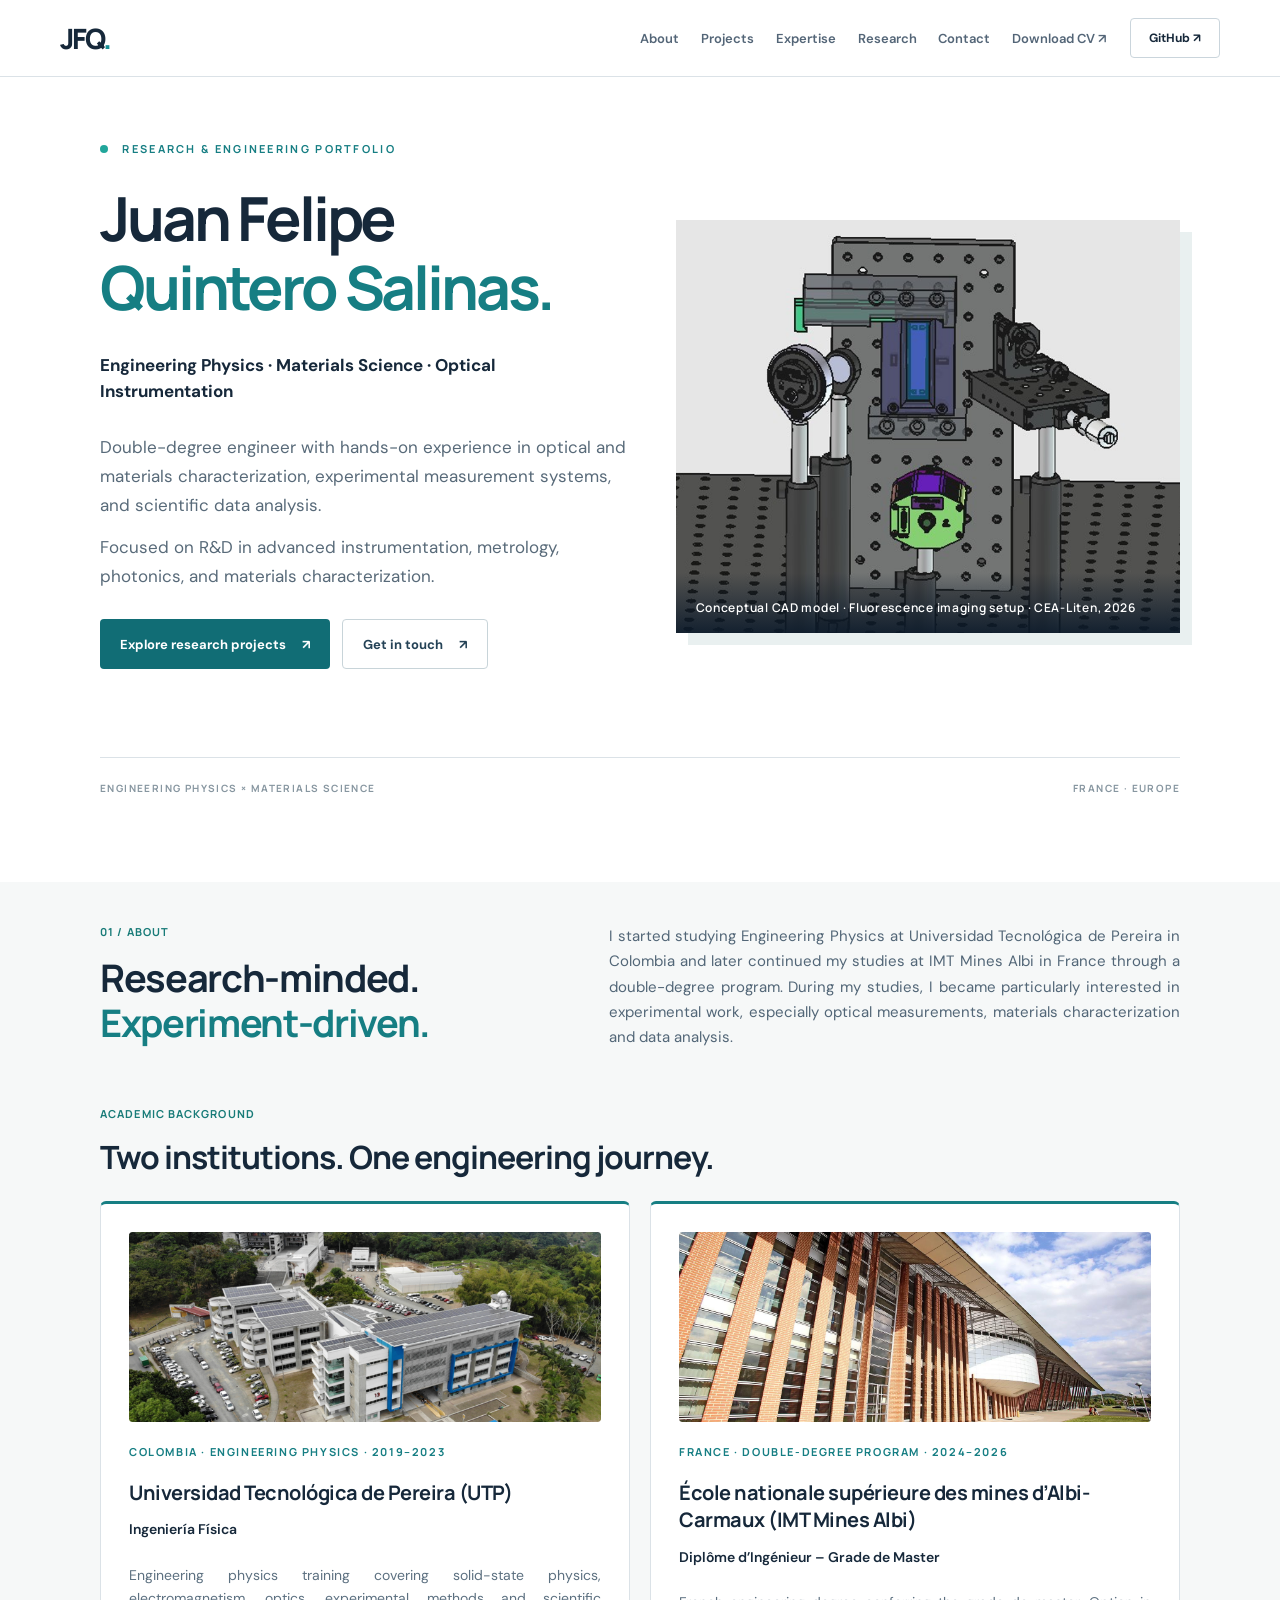
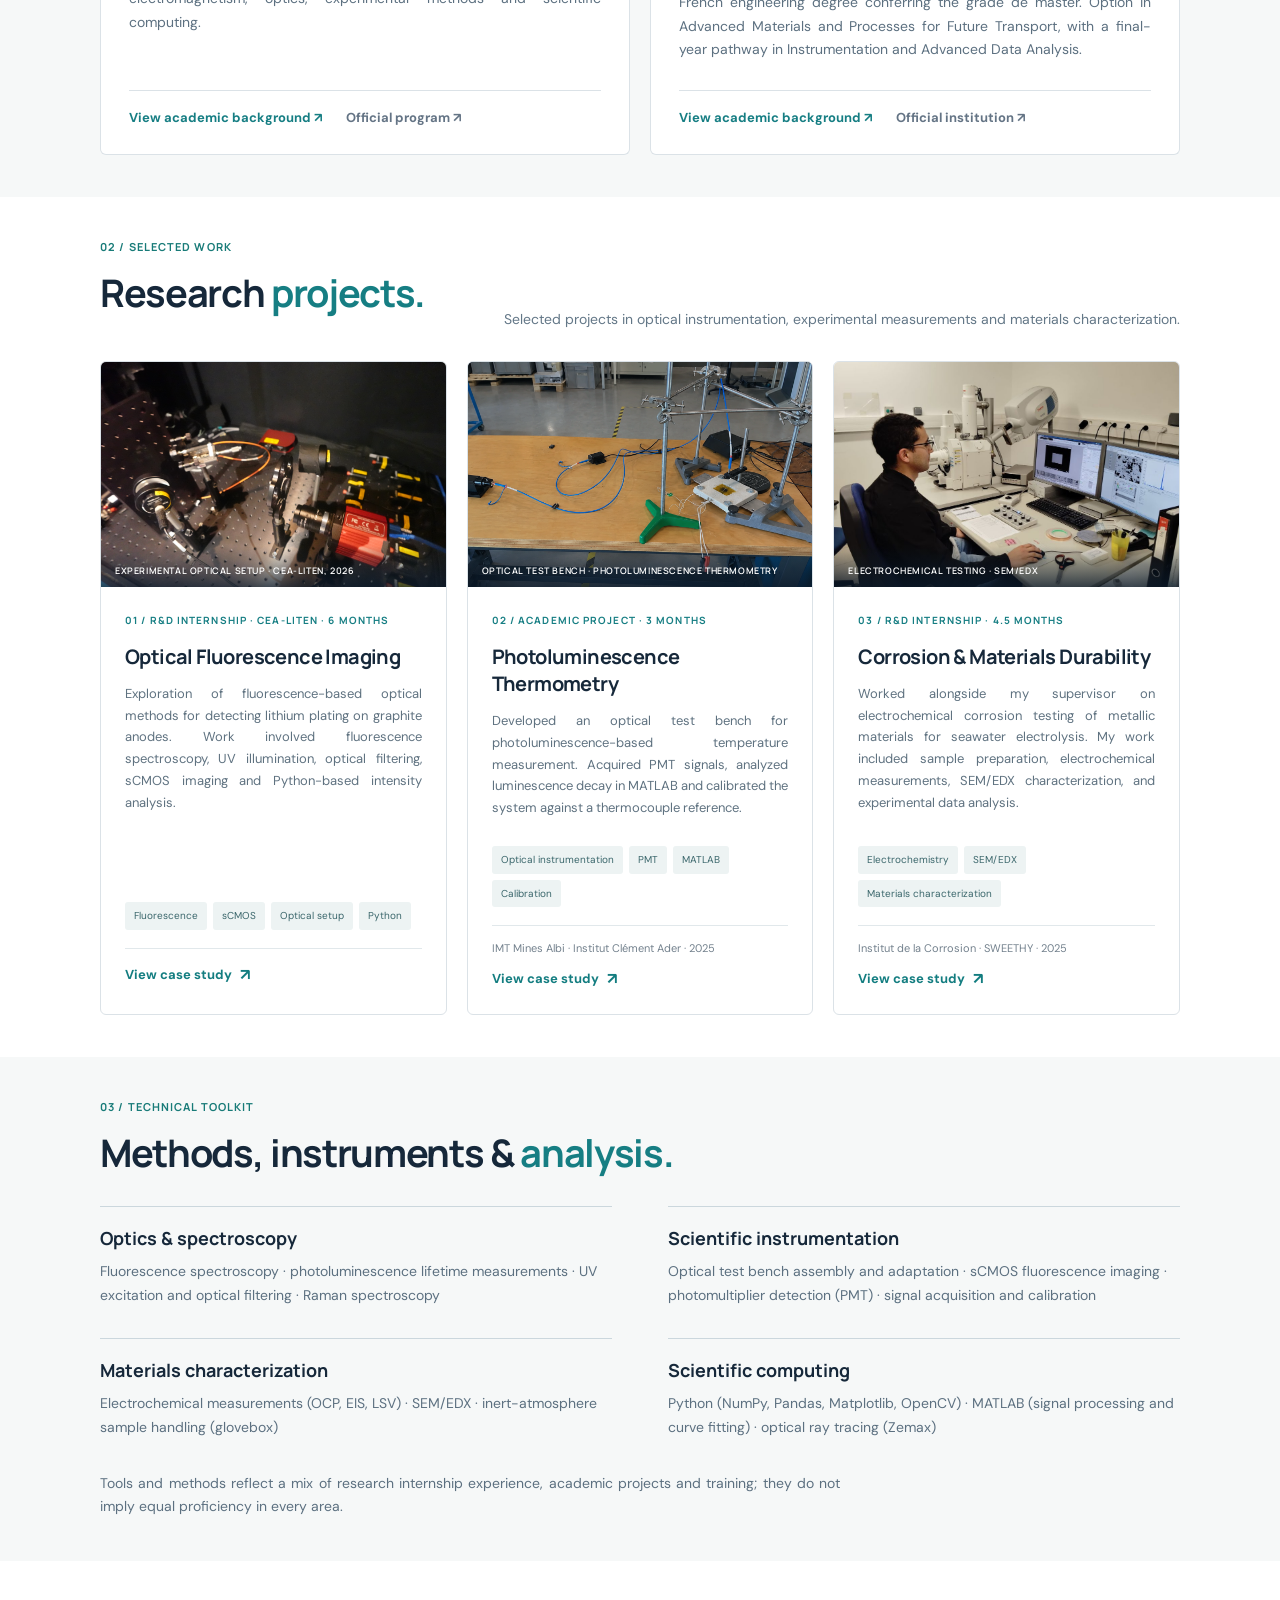
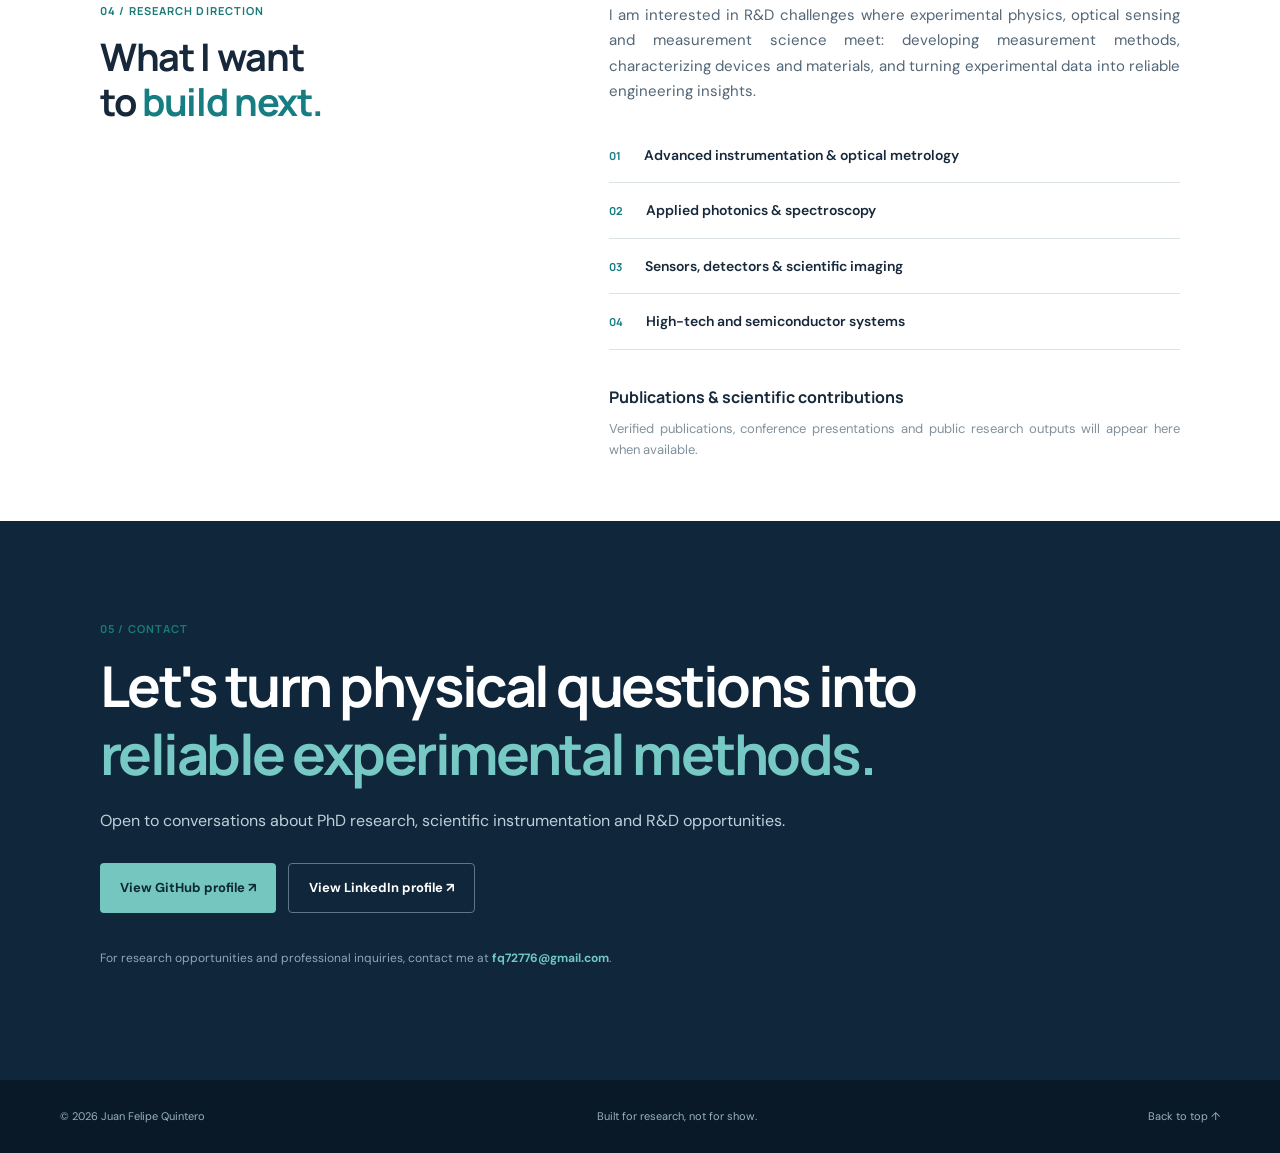
==== commit af0db8bb: "Improve portfolio hero layout and professional positioning" ====
--- a/index.html
+++ b/index.html
@@ -1,14 +1,21 @@
 <!doctype html>
 <html lang="en">
+
 
 <head>
     <meta charset="utf-8">
     <meta name="viewport" content="width=device-width, initial-scale=1">
+
     <meta name="description"
-        content="Juan Felipe Quintero — Research & Engineering Portfolio in optical instrumentation, metrology, photonics, scientific imaging and materials characterization.">
-    <title>Juan Felipe Quintero | Research & Engineering Portfolio</title>
-    <link rel="stylesheet" href="assets/css/style.css">
+        content="Juan Felipe Quintero Salinas | Research & Engineering Portfolio. Engineering Physics, Materials Science, Optical Instrumentation, Metrology, Photonics and Experimental Characterization.">
+
+    <meta name="author" content="Juan Felipe Quintero Salinas">
+
+    <title>Juan Felipe Quintero Salinas | Research & Engineering Portfolio</title>
+
+    <link rel="stylesheet" href="assets/css/style.css?v=3">
 </head>
+
 
 <body class="home-editorial"><a class="skip" href="#main">Skip to content</a>
 
@@ -41,6 +48,7 @@
     <main id="main">
         <section class="hero wrap" id="top">
             <div class="eyebrow"><span class="signal"></span> RESEARCH & ENGINEERING PORTFOLIO</div>
+
             <div class="hero-grid">
                 <div>
                     <h1>
@@ -49,27 +57,45 @@
                     </h1>
 
                     <p class="lead">
-                        <strong>
-                            Engineering Physics · Materials Science · Experimental Instrumentation
+                        <strong class="hero-specialization">
+                            Engineering Physics · Materials Science · Optical Instrumentation
                         </strong>
-                        <br><br>
-                        Double-degree engineer with hands-on experience in optical
-                        characterization, experimental measurement systems and
-                        scientific data analysis. <br>
-                        Interested in PhD and R&D opportunities in advanced instrumentation,
-                        metrology, photonics and sensor technologies.
+
+                        <span class="hero-description">
+                            Double-degree engineer with hands-on experience in
+                            optical and materials characterization, experimental
+                            measurement systems, and scientific data analysis.
+                        </span>
+
+                        <span class="hero-focus">
+                            Focused on R&D in advanced instrumentation,
+                            metrology, photonics, and materials characterization.
+                        </span>
                     </p>
-                    <div class="actions"><a class="primary" href="#projects">Explore research projects
-                            <span>↗</span></a><a class="secondary" href="#contact">Get in touch <span>↗</span></a></div>
-                </div>
+
+
+                    <div class="actions">
+                        <a class="primary" href="#projects">
+                            Explore research projects <span>↗</span>
+                        </a>
+
+                        <a class="secondary" href="#contact">
+                            Get in touch <span>↗</span>
+                        </a>
+                    </div>
+                </div>
+
                 <aside class="hero-panel hero-photo">
-                    <img src="assets/images/home/experimental-test-bench-v3.png"
-                        alt="Experimental test bench at Institut Clément Ader" class="hero-experiment-image">
+                    <img src="assets/images/home/experimental-test-bench-v3.png" alt="Conceptual CAD representation of a fluorescence imaging setup
+                 developed during research activities at CEA-Liten" class="hero-experiment-image">
+
                     <div class="hero-photo-caption">
-                        Conceptual CAD model · Fluorescence imaging setup · CEA-Liten, 2026
+                        Conceptual CAD model · Fluorescence imaging setup ·
+                        CEA-Liten, 2026
                     </div>
                 </aside>
             </div>
+
             <div class="hero-foot"><span>ENGINEERING PHYSICS × MATERIALS SCIENCE</span><span>FRANCE · EUROPE</span>
             </div>
         </section>
--- a/assets/css/style.css
+++ b/assets/css/style.css
@@ -2826,4 +2826,63 @@
     body.home-editorial .academic-background {
         margin-top: 30px;
     }
+}
+
+/* Main hero proportions */
+.hero-grid {
+    display: grid;
+    grid-template-columns: minmax(0, 1.05fr) minmax(0, 1fr);
+    align-items: center;
+    gap: clamp(2.5rem, 5vw, 5rem);
+}
+
+/* Compact and readable text */
+.hero-grid .lead {
+    max-width: 590px;
+    margin-top: 2rem;
+    line-height: 1.65;
+    text-align: left;
+}
+
+.hero-specialization,
+.hero-description,
+.hero-focus {
+    display: block;
+}
+
+.hero-specialization {
+    margin-bottom: 1.8rem;
+    line-height: 1.5;
+}
+
+.hero-description {
+    margin-bottom: 0.85rem;
+}
+
+.hero-focus {
+    margin-bottom: 0;
+}
+
+/* Image alignment */
+.hero-photo {
+    width: 100%;
+    align-self: center;
+}
+
+.hero-experiment-image {
+    display: block;
+    width: 100%;
+    height: auto;
+    object-fit: contain;
+}
+
+@media (max-width: 850px) {
+    .hero-grid {
+        grid-template-columns: 1fr;
+        gap: 2rem;
+    }
+
+    .hero-grid .lead {
+        max-width: 100%;
+    }
 }
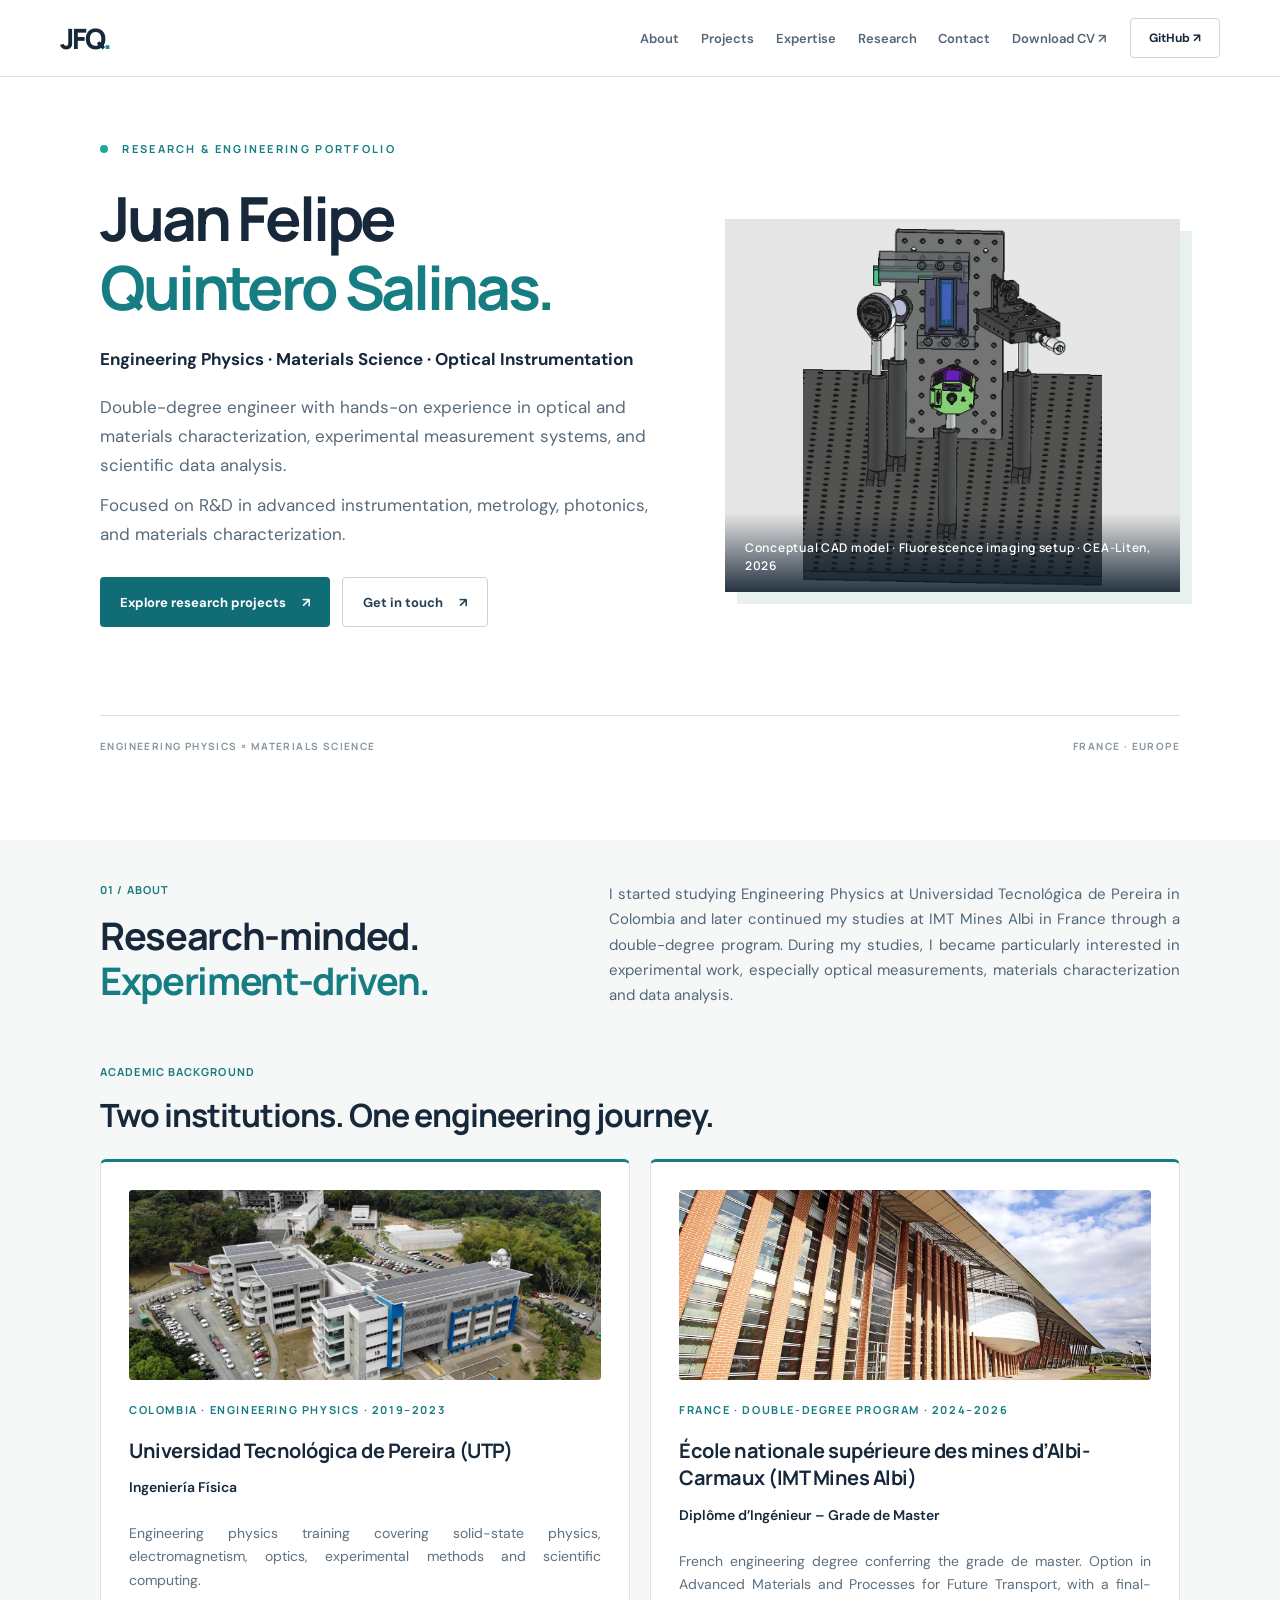
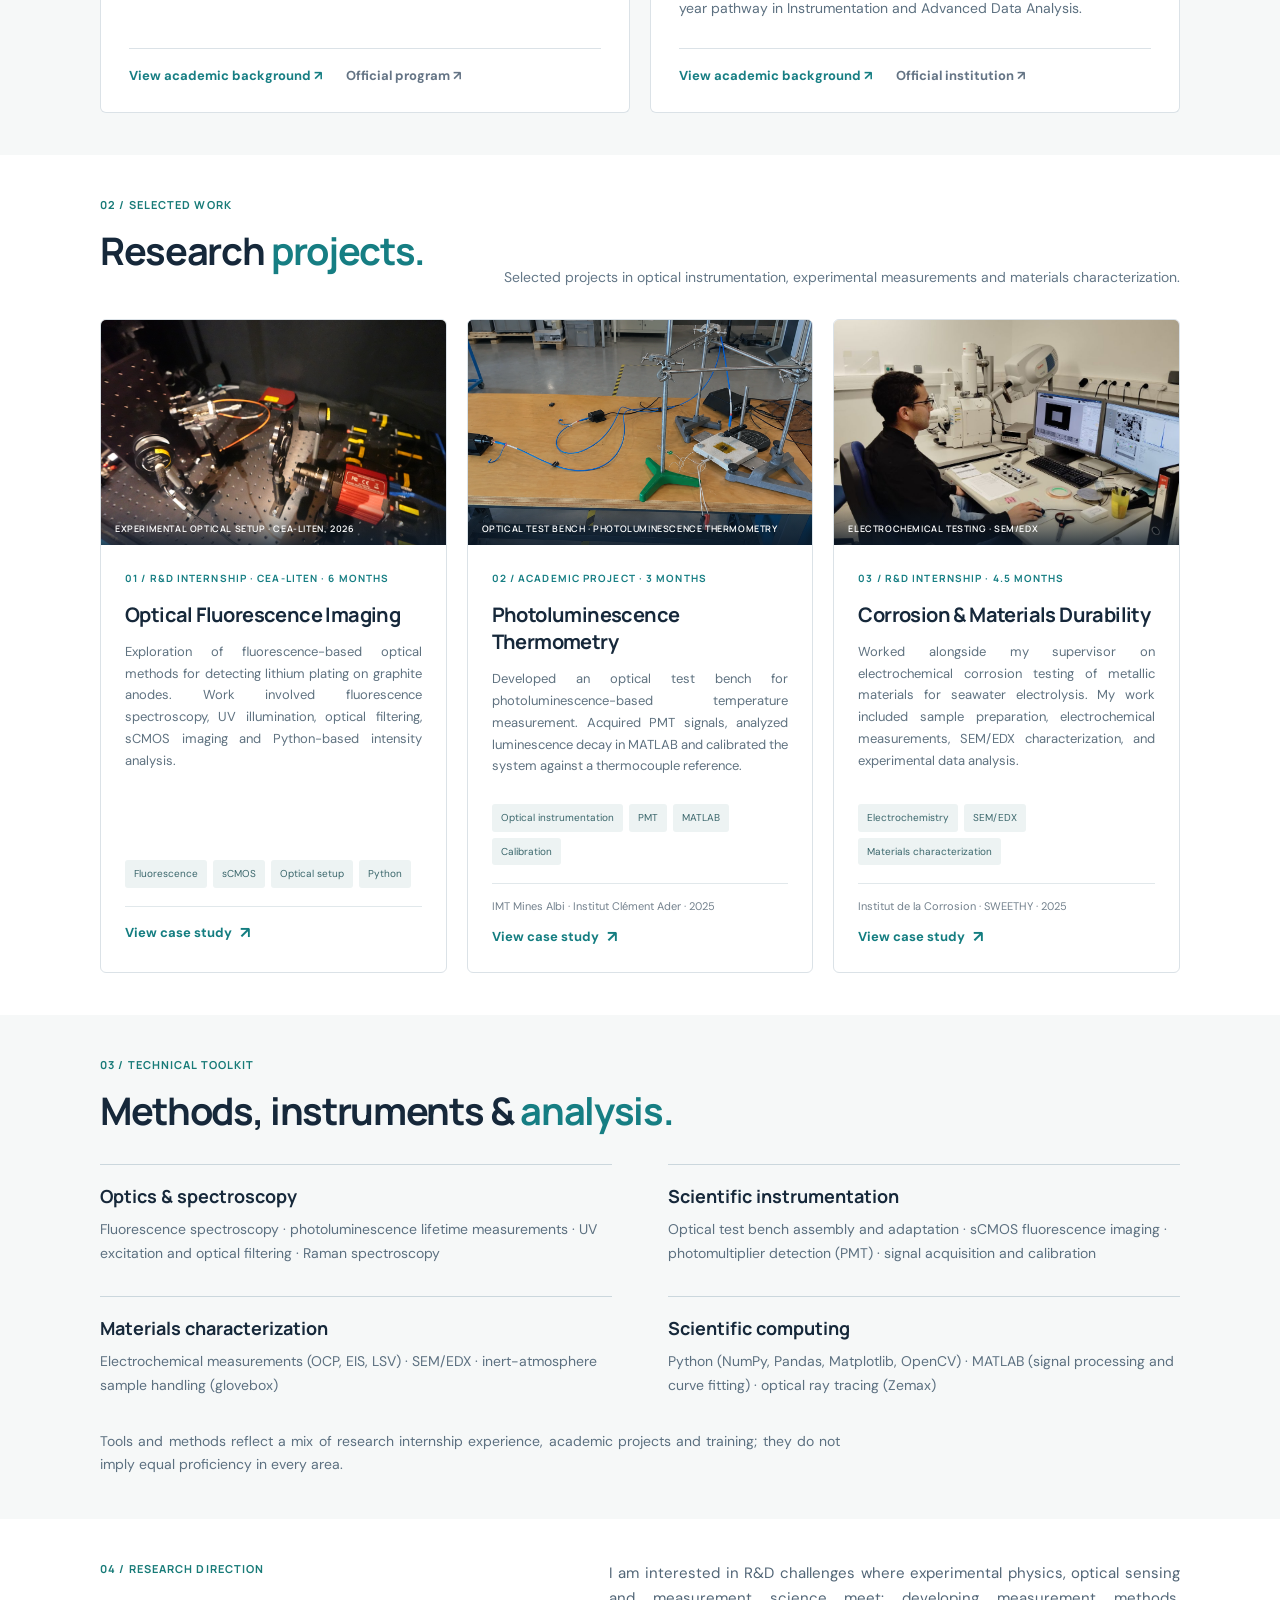
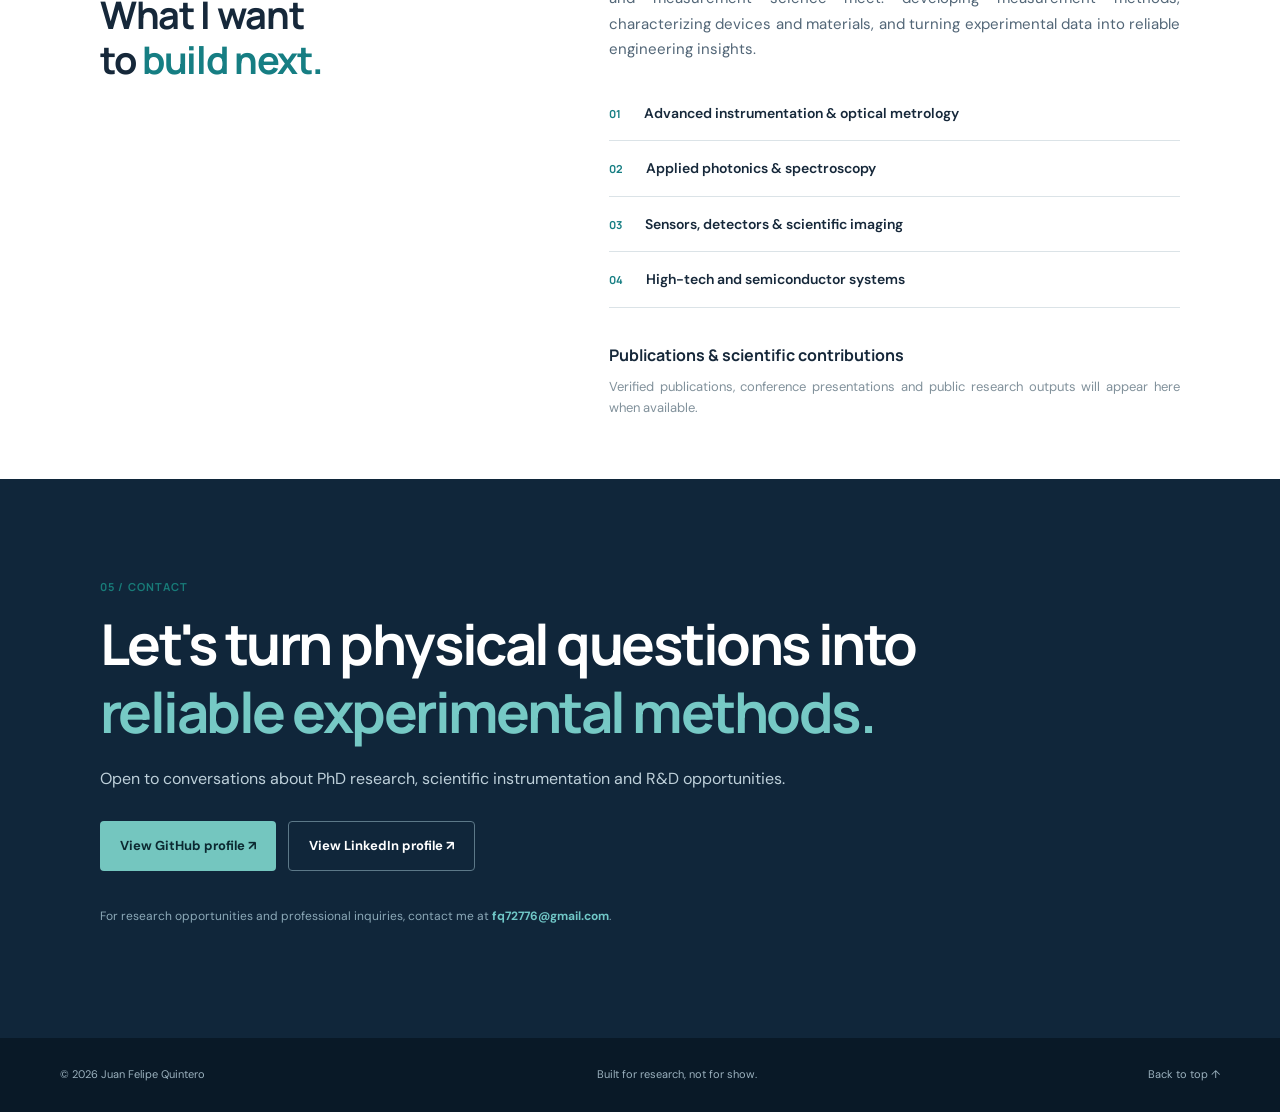
==== commit 23117cfc: "Refresh stylesheet cache for updated hero layout" ====
--- a/index.html
+++ b/index.html
@@ -13,7 +13,7 @@
 
     <title>Juan Felipe Quintero Salinas | Research & Engineering Portfolio</title>
 
-    <link rel="stylesheet" href="assets/css/style.css?v=3">
+    <link rel="stylesheet" href="assets/css/style.css?v=4">
 </head>
 
 
--- a/assets/css/style.css
+++ b/assets/css/style.css
@@ -2828,19 +2828,22 @@
     }
 }
 
-/* Main hero proportions */
+/* =========================================
+   HERO — COMPACT & BALANCED
+   ========================================= */
+
 .hero-grid {
     display: grid;
-    grid-template-columns: minmax(0, 1.05fr) minmax(0, 1fr);
+    grid-template-columns: minmax(0, 1.12fr) minmax(0, 0.88fr);
     align-items: center;
-    gap: clamp(2.5rem, 5vw, 5rem);
-}
-
-/* Compact and readable text */
+    gap: clamp(2rem, 4vw, 4rem);
+}
+
+/* Text */
 .hero-grid .lead {
-    max-width: 590px;
-    margin-top: 2rem;
-    line-height: 1.65;
+    max-width: 570px;
+    margin-top: 1.5rem;
+    line-height: 1.55;
     text-align: left;
 }
 
@@ -2851,21 +2854,23 @@
 }
 
 .hero-specialization {
-    margin-bottom: 1.8rem;
-    line-height: 1.5;
+    margin-bottom: 1.3rem;
+    line-height: 1.45;
 }
 
 .hero-description {
-    margin-bottom: 0.85rem;
+    margin-bottom: 0.75rem;
 }
 
 .hero-focus {
     margin-bottom: 0;
 }
 
-/* Image alignment */
+/* CAD image — original compact appearance */
 .hero-photo {
     width: 100%;
+    max-width: 520px;
+    justify-self: center;
     align-self: center;
 }
 
@@ -2876,6 +2881,7 @@
     object-fit: contain;
 }
 
+/* Responsive */
 @media (max-width: 850px) {
     .hero-grid {
         grid-template-columns: 1fr;
@@ -2884,5 +2890,30 @@
 
     .hero-grid .lead {
         max-width: 100%;
-    }
+        margin-top: 1.25rem;
+    }
+
+    .hero-photo {
+        width: 100%;
+        max-width: 520px;
+        margin-inline: auto;
+    }
+}
+
+/* CAD image — show the complete image without cropping */
+
+.hero-photo {
+    width: 100%;
+    max-width: 520px;
+    justify-self: center;
+    overflow: hidden;
+}
+
+.hero-experiment-image {
+    display: block;
+    width: 100%;
+    height: 100%;
+    object-fit: contain;
+    object-position: center;
+    transform: none;
 }
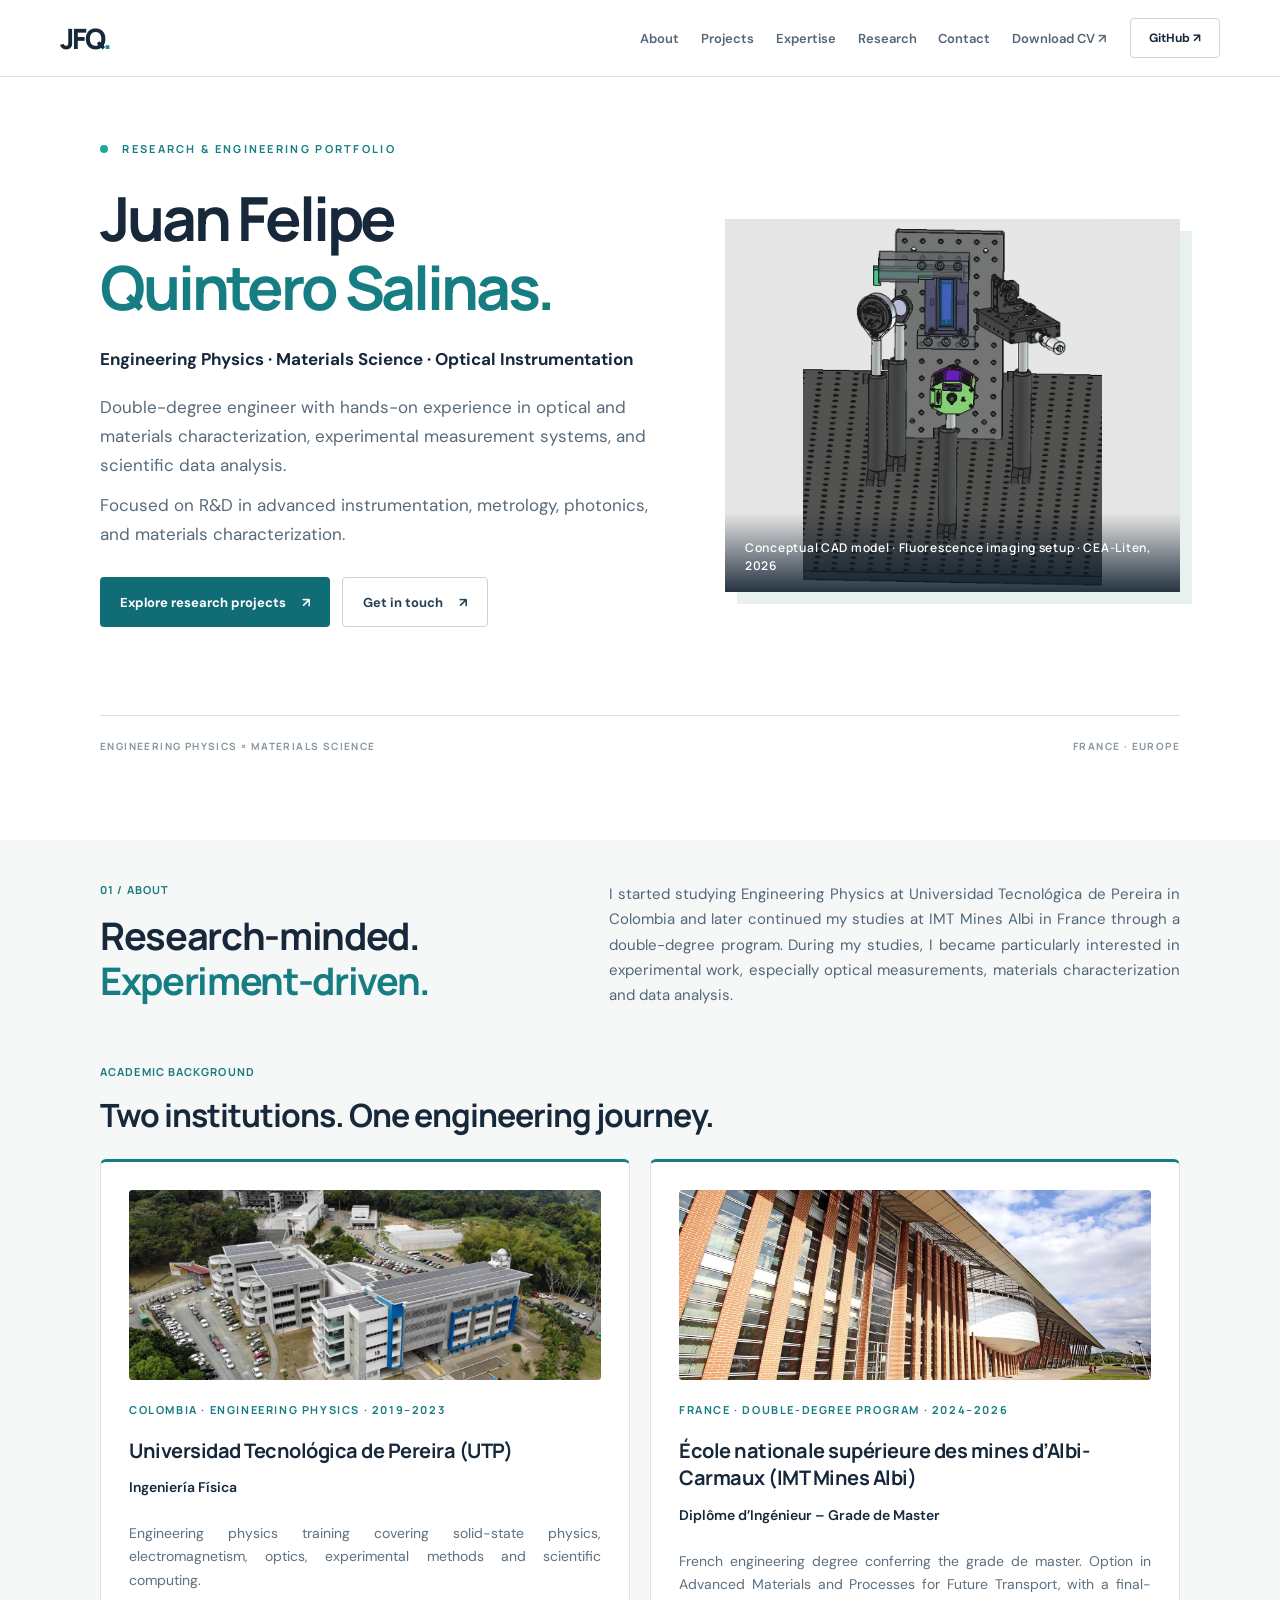
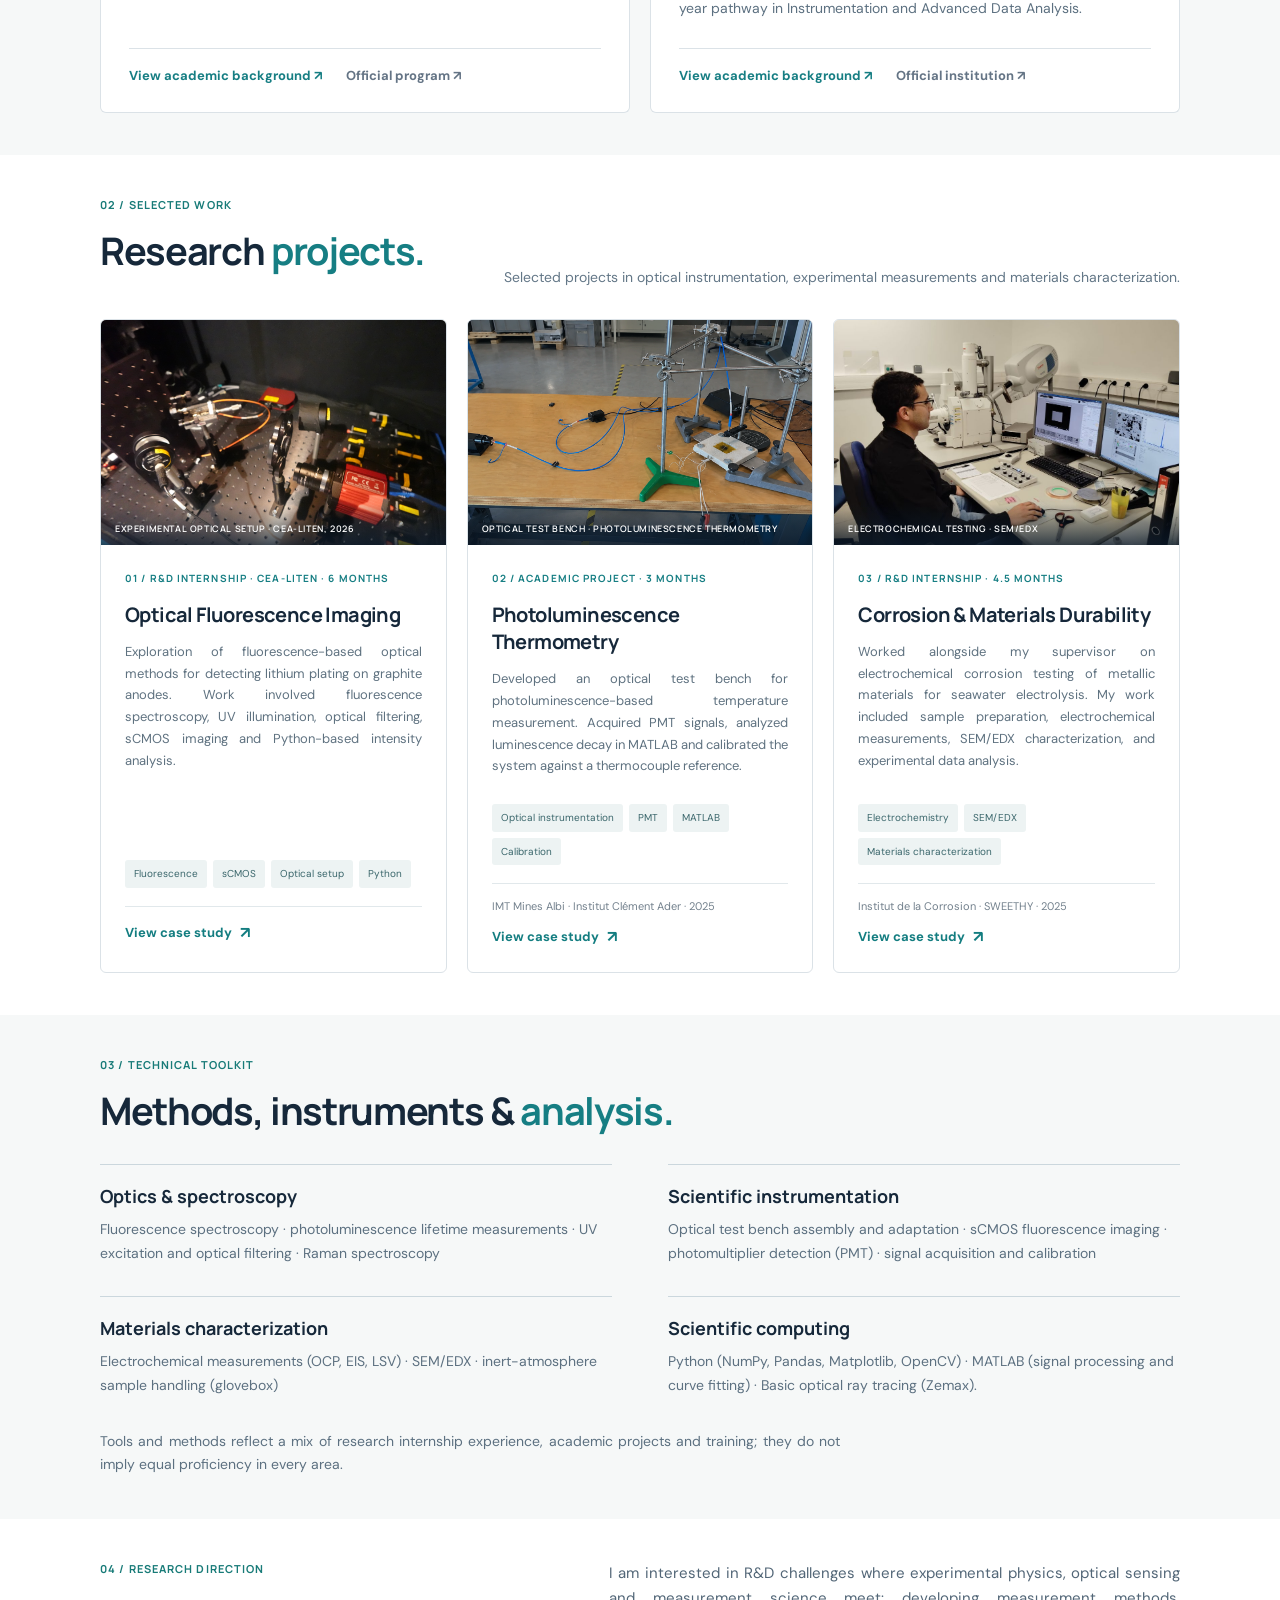
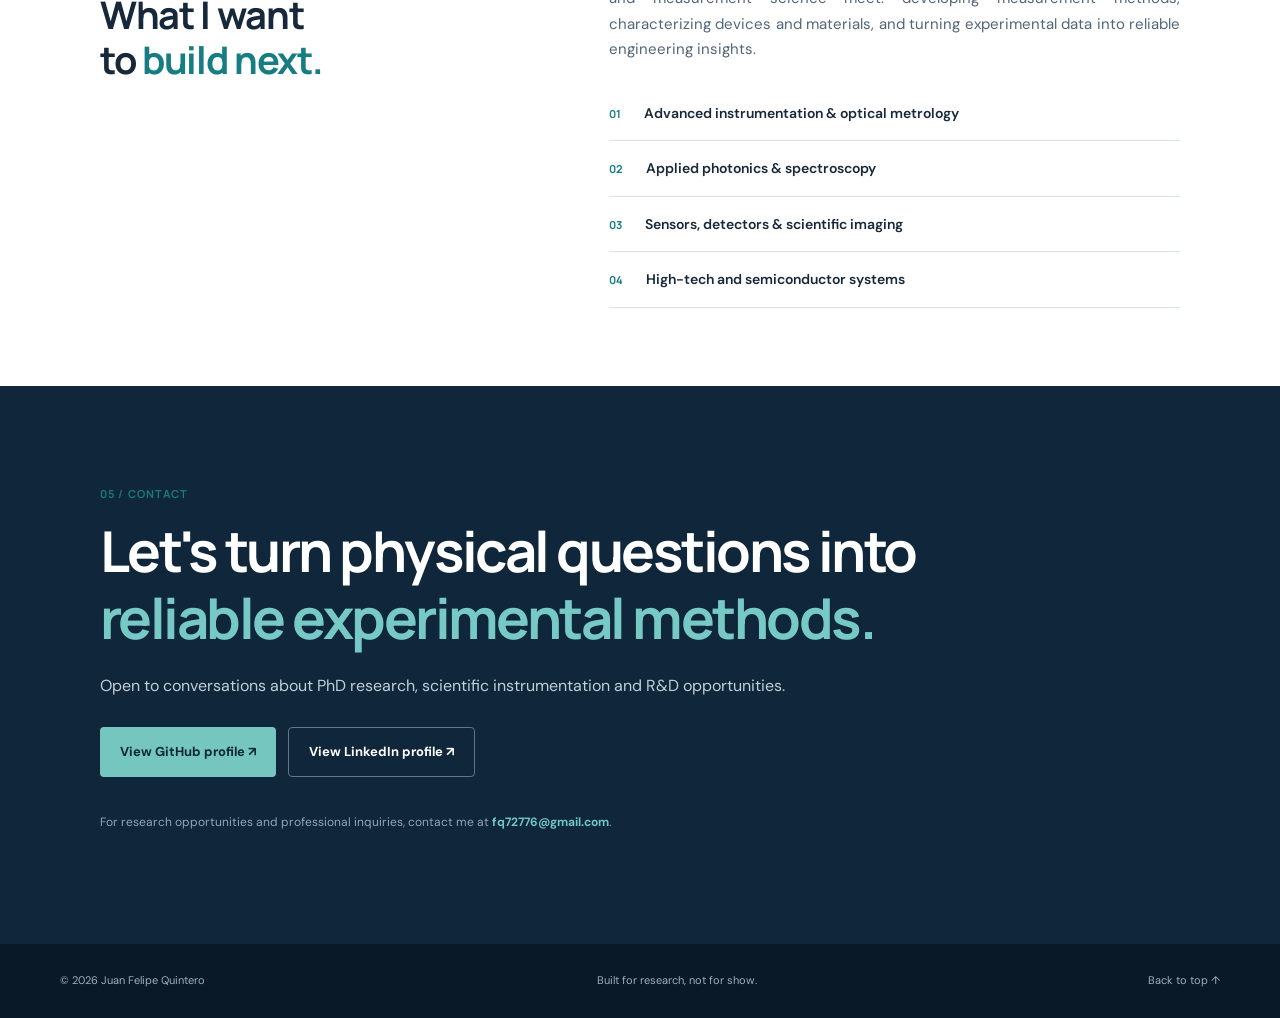
==== commit c8a9664b: "Improve portfolio layout and navigation" ====
--- a/index.html
+++ b/index.html
@@ -12,8 +12,7 @@
     <meta name="author" content="Juan Felipe Quintero Salinas">
 
     <title>Juan Felipe Quintero Salinas | Research & Engineering Portfolio</title>
-
-    <link rel="stylesheet" href="assets/css/style.css?v=4">
+    <link rel="stylesheet" href="assets/css/style.css?v=6">
 </head>
 
 
@@ -466,7 +465,7 @@
                         <p>
                             Python (NumPy, Pandas, Matplotlib, OpenCV) ·
                             MATLAB (signal processing and curve fitting) ·
-                            optical ray tracing (Zemax)
+                            Basic optical ray tracing (Zemax).
                         </p>
                     </div>
 
@@ -497,10 +496,6 @@
                         <div><span>03</span> Sensors, detectors & scientific imaging</div>
                         <div><span>04</span> High-tech and semiconductor systems</div>
                     </div>
-                    <h3 class="minihead">Publications & scientific contributions</h3>
-                    <p class="muted">Verified publications, conference presentations and public research outputs
-                        will
-                        appear here when available.</p>
                 </div>
             </div>
         </section>
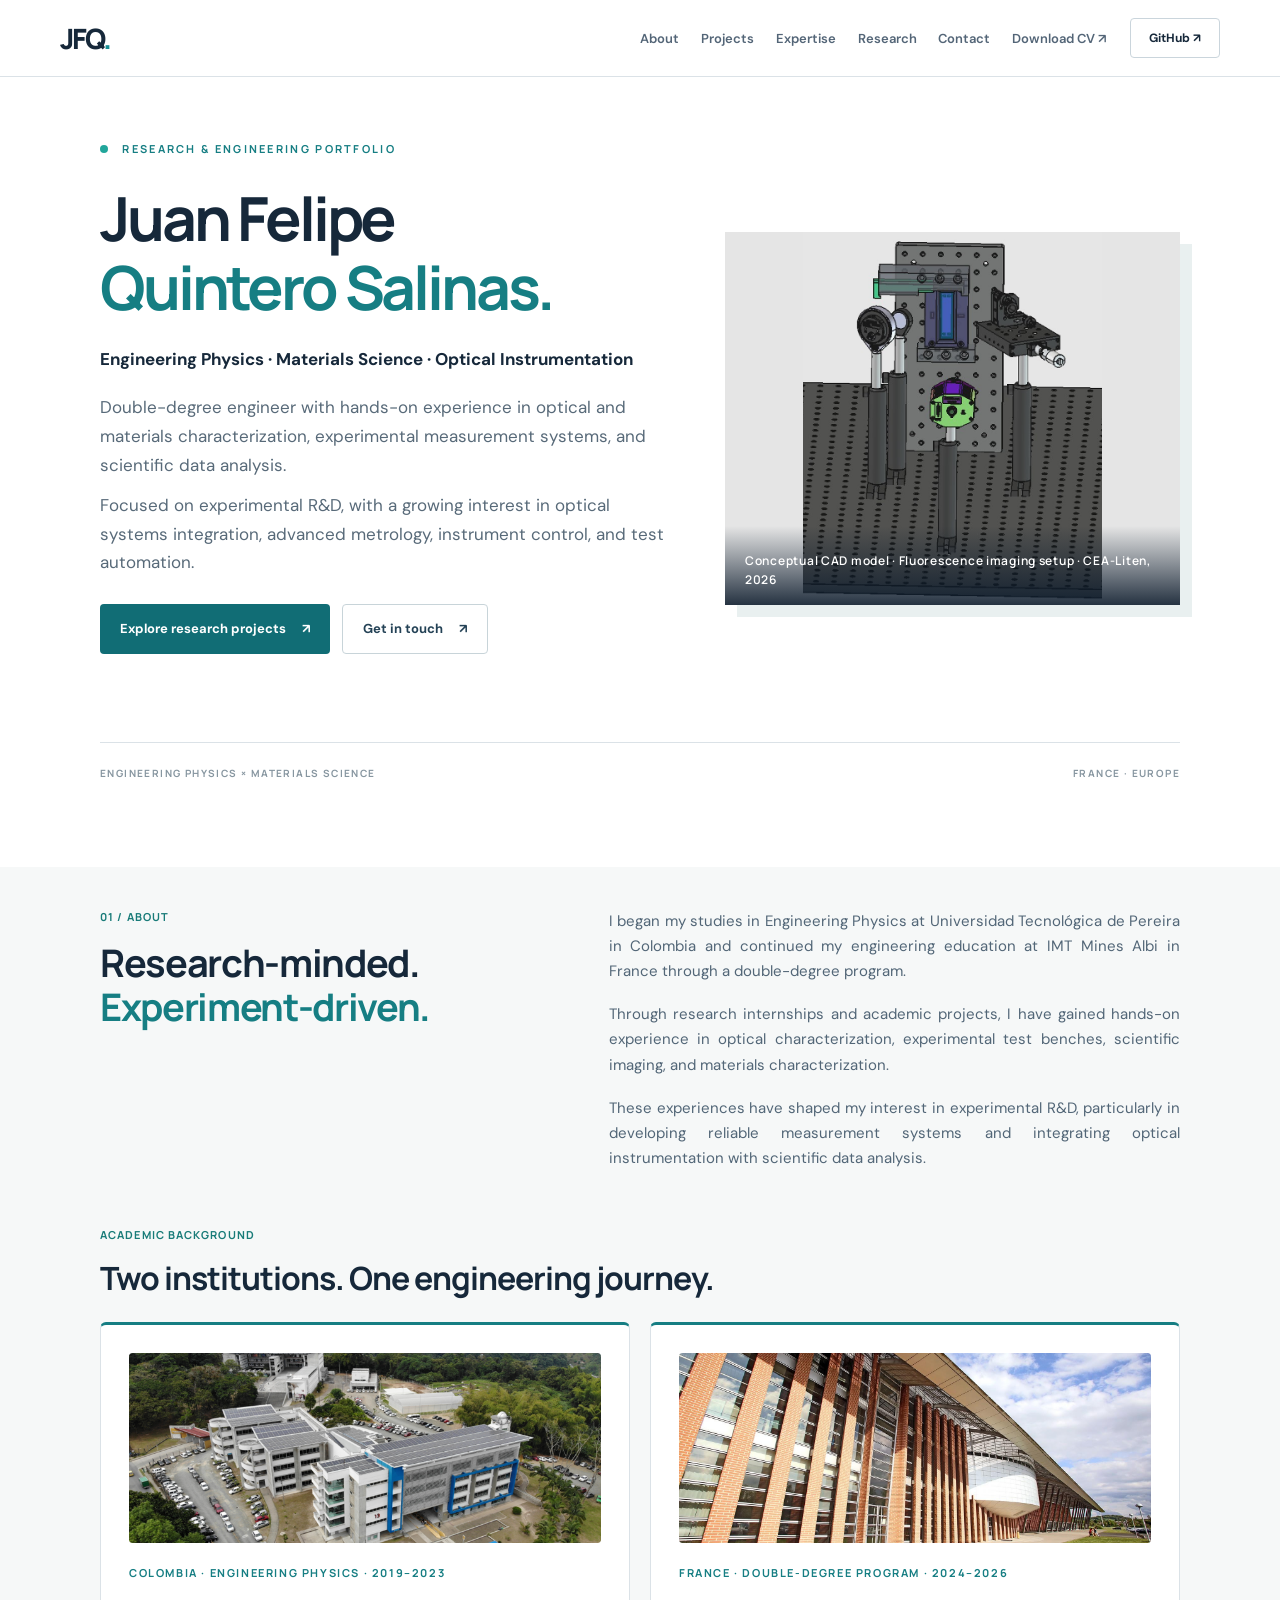
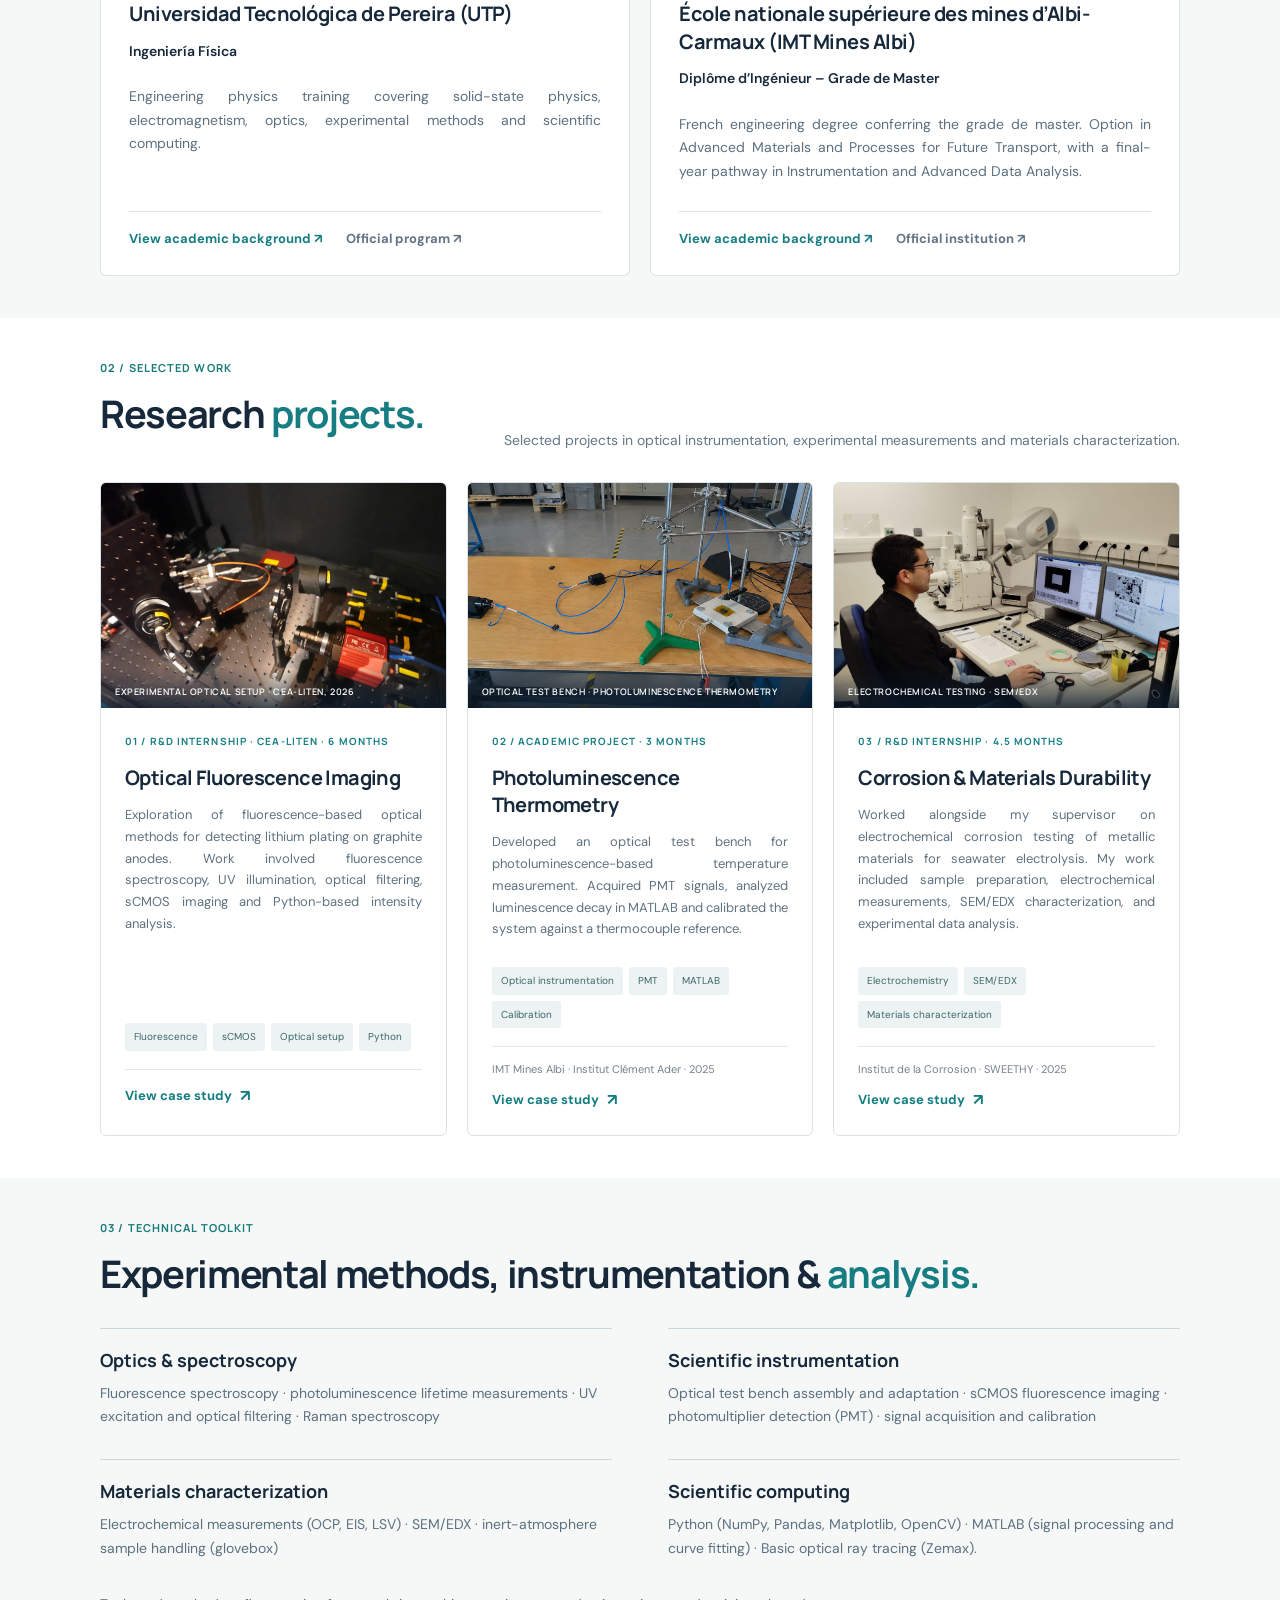
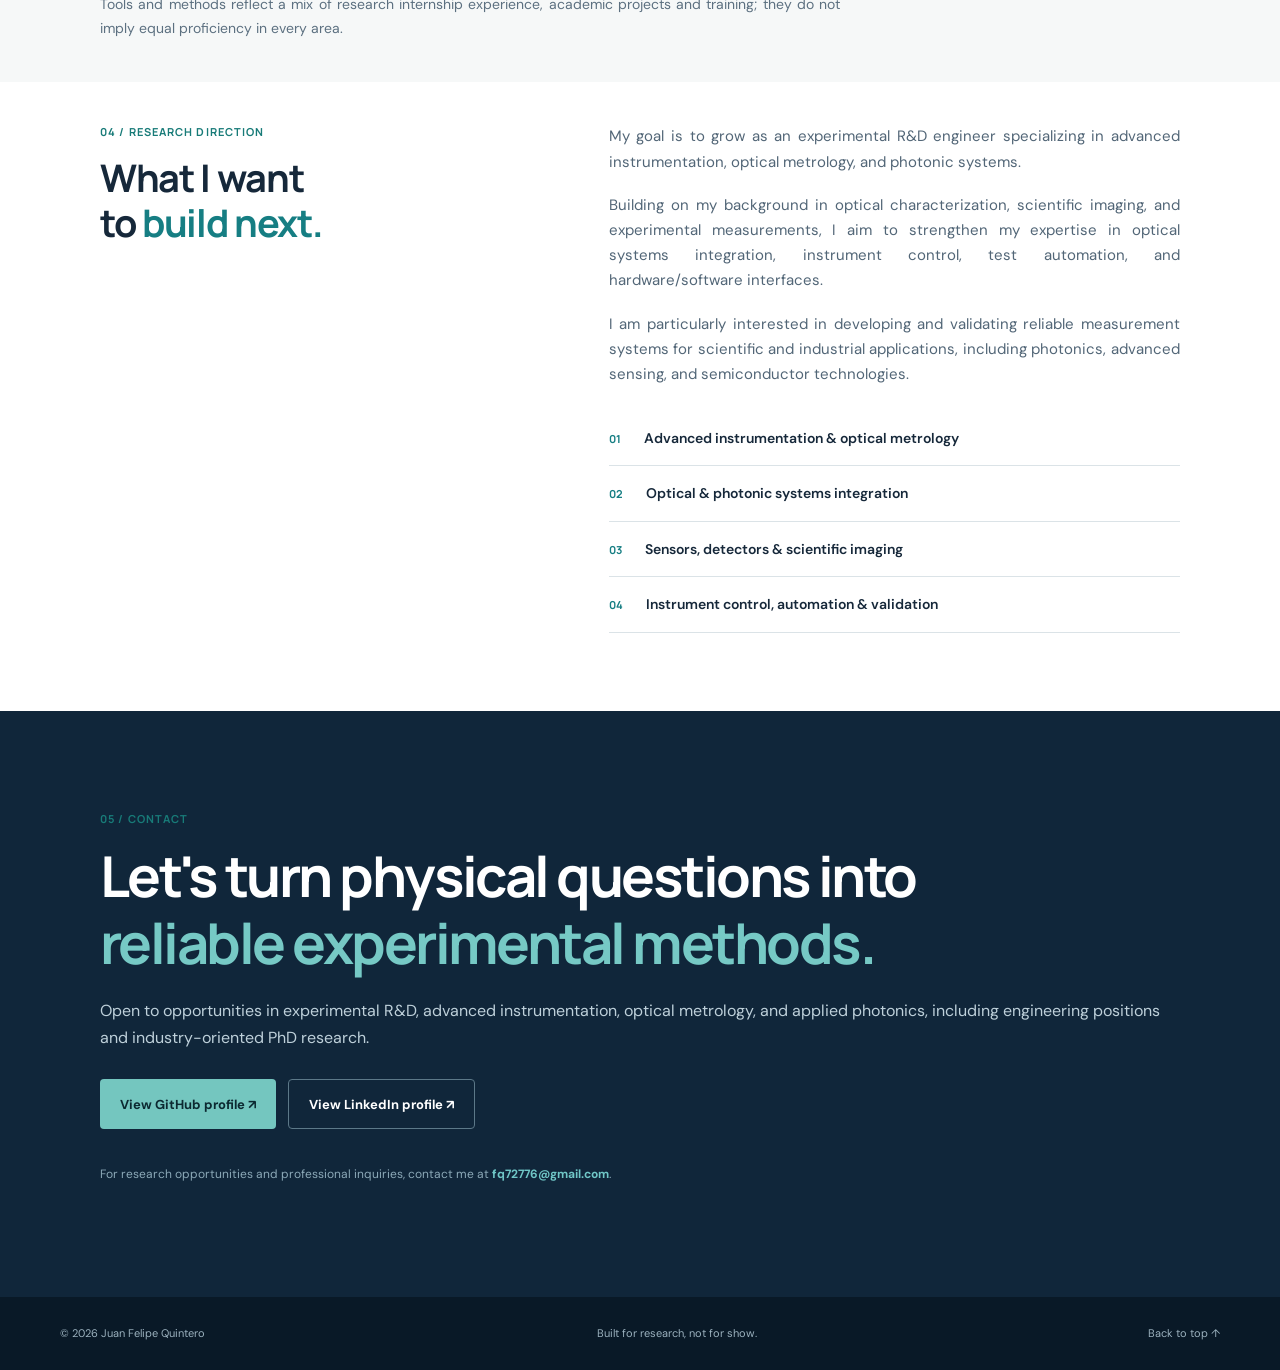
==== commit d8dc91fa: "Layout changes" ====
--- a/index.html
+++ b/index.html
@@ -12,7 +12,7 @@
     <meta name="author" content="Juan Felipe Quintero Salinas">
 
     <title>Juan Felipe Quintero Salinas | Research & Engineering Portfolio</title>
-    <link rel="stylesheet" href="assets/css/style.css?v=6">
+    <link rel="stylesheet" href="assets/css/style.css?v=7">
 </head>
 
 
@@ -67,8 +67,9 @@
                         </span>
 
                         <span class="hero-focus">
-                            Focused on R&D in advanced instrumentation,
-                            metrology, photonics, and materials characterization.
+                            Focused on experimental R&amp;D, with a growing interest
+                            in optical systems integration, advanced metrology,
+                            instrument control, and test automation.
                         </span>
                     </p>
 
@@ -107,11 +108,19 @@
                 </div>
                 <div class="bodycopy">
                     <p>
-                        I started studying Engineering Physics at Universidad Tecnológica de Pereira in Colombia and
-                        later continued my studies at IMT Mines Albi in France through a double-degree program.
-
-                        During my studies, I became particularly interested in experimental work, especially optical
-                        measurements, materials characterization and data analysis.
+                        I began my studies in Engineering Physics at Universidad Tecnológica de Pereira
+                        in Colombia and continued my engineering education at IMT Mines Albi in France
+                        through a double-degree program.
+                    </p>
+                    <p>
+                        Through research internships and academic projects, I have gained hands-on
+                        experience in optical characterization, experimental test benches, scientific
+                        imaging, and materials characterization.
+                    </p>
+                    <p>
+                        These experiences have shaped my interest in experimental R&amp;D, particularly
+                        in developing reliable measurement systems and integrating optical
+                        instrumentation with scientific data analysis.
                     </p>
                 </div>
             </div>
@@ -426,7 +435,7 @@
                 <div class="section-label">03 / TECHNICAL TOOLKIT</div>
 
 
-                <h2>Methods, instruments &amp; <em>analysis.</em></h2>
+                <h2>Experimental methods, instrumentation &amp; <em>analysis.</em></h2>
 
                 <!-- TECHNICAL SKILLS -->
 
@@ -486,15 +495,25 @@
                     <h2>What I want<br>to <em>build next.</em></h2>
                 </div>
                 <div class="bodycopy">
-                    <p>I am interested in R&D challenges where experimental physics, optical sensing and measurement
-                        science meet: developing measurement methods, characterizing devices and materials, and
-                        turning
-                        experimental data into reliable engineering insights.</p>
+                    <p>
+                        My goal is to grow as an experimental R&amp;D engineer specializing in
+                        advanced instrumentation, optical metrology, and photonic systems.
+                    </p>
+                    <p>
+                        Building on my background in optical characterization, scientific imaging,
+                        and experimental measurements, I aim to strengthen my expertise in optical
+                        systems integration, instrument control, test automation, and hardware/software interfaces.
+                    </p>
+                    <p>
+                        I am particularly interested in developing and validating reliable measurement
+                        systems for scientific and industrial applications, including photonics,
+                        advanced sensing, and semiconductor technologies.
+                    </p>
                     <div class="research-list">
-                        <div><span>01</span> Advanced instrumentation & optical metrology</div>
-                        <div><span>02</span> Applied photonics & spectroscopy</div>
-                        <div><span>03</span> Sensors, detectors & scientific imaging</div>
-                        <div><span>04</span> High-tech and semiconductor systems</div>
+                        <div><span>01</span> Advanced instrumentation &amp; optical metrology</div>
+                        <div><span>02</span> Optical &amp; photonic systems integration</div>
+                        <div><span>03</span> Sensors, detectors &amp; scientific imaging</div>
+                        <div><span>04</span> Instrument control, automation &amp; validation</div>
                     </div>
                 </div>
             </div>
@@ -508,7 +527,9 @@
                 <h2>Let's turn physical questions into
                     <em>reliable experimental methods.</em>
                 </h2>
-                <p>Open to conversations about PhD research, scientific instrumentation and R&D opportunities.</p>
+                <p>Open to opportunities in experimental R&amp;D, advanced instrumentation,
+                    optical metrology, and applied photonics, including engineering positions
+                    and industry-oriented PhD research.</p>
                 <div class="actions"><a class="primary lightbtn" href="https://github.com/felipequi" target="_blank"
                         rel="noopener">View GitHub profile ↗</a><a class="secondary lightoutline"
                         href="https://www.linkedin.com/in/juanfelipequinterosalinas/" target="_blank"
--- a/assets/css/style.css
+++ b/assets/css/style.css
@@ -2459,461 +2459,804 @@
 }
 
 /* =========================================================
+
    INDEX — EDITORIAL ALIGNMENT (integrated overrides)
+
    ========================================================= */
+
 /* HOME — editorial refinement. Load after assets/css/style.css. */
+
 body.home-editorial {
+
     --home-ink: #193248;
+
     --home-copy: #4b6070;
+
     --home-muted: #687d8b;
+
     --home-accent: #187b78;
+
     --home-line: #dce6e9;
+
 }
 
 body.home-editorial main .wrap {
+
     max-width: 1080px;
+
 }
 
 body.home-editorial main .section {
+
     padding-block: clamp(42px, 5.5vw, 66px);
+
 }
 
 body.home-editorial main .section h2 {
+
     font-size: clamp(30px, 3.2vw, 38px);
+
     line-height: 1.18;
+
     letter-spacing: -.035em;
+
 }
 
 body.home-editorial main .section-label {
+
     font-size: 11px;
+
     letter-spacing: .1em;
+
     color: var(--home-accent);
+
 }
 
 body.home-editorial main :is(.hero-grid, .split, .education-grid, .project-grid, .skill-grid)>* {
+
     min-width: 0;
+
 }
 
 body.home-editorial main p {
+
     line-height: 1.68;
+
     overflow-wrap: break-word;
+
 }
 
 /* Hero retains its deliberate two-column composition. */
+
 body.home-editorial main .hero {
+
     padding-block: clamp(48px, 5vw, 66px);
+
 }
 
 body.home-editorial main .hero-grid {
+
     gap: clamp(26px, 4vw, 46px);
+
     align-items: center;
+
 }
 
 body.home-editorial main .hero h1 {
+
     line-height: 1.13;
+
 }
 
 body.home-editorial main .hero .lead {
+
     max-width: 100%;
+
     font-size: clamp(15px, 1.55vw, 17px);
+
     line-height: 1.7;
+
 }
 
 body.home-editorial main .hero-photo {
+
     min-width: 0;
+
 }
 
 body.home-editorial main .hero-experiment-image {
+
     display: block;
+
     max-width: 100%;
+
     object-fit: contain;
+
 }
 
 body.home-editorial main .hero-photo-caption {
+
     font-size: 12px;
+
     line-height: 1.55;
+
 }
 
 /* About and research: balanced text column with natural justification. */
+
 body.home-editorial #about .split,
+
 body.home-editorial #research .split {
+
     grid-template-columns: minmax(0, .88fr) minmax(0, 1.12fr);
+
     gap: clamp(28px, 5vw, 60px);
+
 }
 
 body.home-editorial #about .bodycopy,
+
 body.home-editorial #research .bodycopy {
+
     width: 100%;
+
     max-width: none;
+
 }
 
 body.home-editorial #about .bodycopy p,
+
 body.home-editorial #research .bodycopy p {
+
     max-width: none;
+
 }
 
 /* Academic cards: matching image windows without distortion. */
+
 body.home-editorial .education-grid {
+
     align-items: stretch;
+
     gap: 20px;
+
 }
 
 body.home-editorial .education-card {
+
     min-width: 0;
+
 }
 
 body.home-editorial .education-image {
+
     display: block;
+
     width: 100%;
+
     aspect-ratio: 16 / 9;
+
     object-fit: cover;
+
 }
 
 body.home-editorial .education-description {
+
     max-width: none;
+
 }
 
 /* Projects: equal card geometry; photos can crop, scientific plots elsewhere should not. */
+
 body.home-editorial .project-grid {
+
     align-items: stretch;
+
     gap: 20px;
+
 }
 
 body.home-editorial .project {
+
     min-width: 0;
+
     height: 100%;
+
 }
 
 body.home-editorial .project-visual {
+
     display: block;
+
     overflow: hidden;
+
 }
 
 body.home-editorial .project-image {
+
     display: block;
+
     width: 100%;
+
     height: 100%;
+
     object-fit: cover;
+
 }
 
 body.home-editorial .project-info {
+
     min-width: 0;
+
 }
 
 body.home-editorial .project-info p {
+
     max-width: none;
+
 }
 
 body.home-editorial .project-footer {
+
     margin-top: auto;
+
 }
 
 body.home-editorial .section-head p {
+
     max-width: 850px;
+
 }
 
 /* Skills and contact: keep short labels, tags, and CTA text left-aligned. */
+
 body.home-editorial .skill-grid>div {
+
     min-width: 0;
+
 }
 
 body.home-editorial .skill-grid p {
+
     line-height: 1.7;
+
 }
 
 body.home-editorial .contact p {
+
     line-height: 1.7;
+
 }
 
 /* Justify substantial prose only: avoid stretched buttons, tags, credits, labels. */
+
 @media (min-width: 761px) {
 
     body.home-editorial main :is(#about .bodycopy p,
+
         #research .bodycopy > p,
+
         .education-description,
+
         .project-info > p,
+
         .section-head > p,
+
         .disclaimer) {
+
         text-align: justify;
+
         text-justify: inter-word;
+
         hyphens: auto;
-    }
+
+    }
+
 }
 
 @media (max-width: 900px) {
 
     body.home-editorial #about .split,
+
     body.home-editorial #research .split {
+
         grid-template-columns: 1fr;
+
         gap: 22px;
-    }
+
+    }
+
 }
 
 @media (max-width: 760px) {
+
     body.home-editorial main .section {
+
         padding-block: 32px;
+
     }
 
     body.home-editorial main p {
+
         text-align: left;
+
         hyphens: none;
+
     }
 
     body.home-editorial main .hero {
+
         padding-block: 34px;
+
     }
 
     body.home-editorial .education-image {
+
         aspect-ratio: 16 / 9;
-    }
-}
-
+
+    }
+
+}
 
 /* =========================================================
+
    FINAL HOME — JUSTIFIED EDITORIAL COPY
+
    Works with the existing index.html, with or without
+
    the home-editorial class. Keep this at the end.
+
    ========================================================= */
+
 @media (min-width: 761px) {
 
     #about .bodycopy p,
+
     #about .education-description,
+
     #projects .section-head p,
+
     #projects .project-info>p,
+
     #research .bodycopy>p,
+
     #skills .disclaimer {
+
         text-align: justify;
+
         text-justify: inter-word;
+
         hyphens: auto;
+
         -webkit-hyphens: auto;
+
         overflow-wrap: break-word;
-    }
+
+    }
+
 }
 
 @media (max-width: 760px) {
 
     #about .bodycopy p,
+
     #about .education-description,
+
     #projects .section-head p,
+
     #projects .project-info>p,
+
     #research .bodycopy>p,
+
     #skills .disclaimer {
+
         text-align: left;
+
         hyphens: none;
+
         -webkit-hyphens: none;
-    }
+
+    }
+
 }
 
 /* ==========================================
+
    ACADEMIC BACKGROUND — INTERACTIVE CARDS
+
 ========================================== */
 
 .education-card .education-image-link {
+
     display: block;
+
     margin: 0 0 22px;
+
     overflow: hidden;
+
     border-radius: 3px;
+
 }
 
 .education-card .education-image-link .education-image {
+
     display: block;
+
     width: 100%;
+
     margin: 0;
+
     transition: transform 0.3s ease;
+
 }
 
 .education-card .education-image-link:hover .education-image {
+
     transform: scale(1.035);
+
 }
 
 /* Clickable university titles */
 
 .education-card .education-title-link {
+
     display: inline;
+
     margin: 0;
+
     color: inherit;
+
     font: inherit;
+
     text-decoration: none;
+
     transition: color 0.2s ease;
+
 }
 
 .education-card .education-title-link:hover {
+
     color: var(--teal);
+
     text-decoration: none;
+
 }
 
 /* Links aligned at the bottom */
 
 .education-card .education-links {
+
     display: flex;
+
     flex-wrap: wrap;
+
     align-items: center;
+
     gap: 12px 24px;
+
     margin-top: auto;
+
     padding-top: 18px;
+
     border-top: 1px solid var(--line);
+
 }
 
 .education-card .education-links a {
+
     margin: 0;
+
     font-size: 13px;
+
     font-weight: 700;
+
     text-decoration: none;
+
 }
 
 .education-card .education-detail-link {
+
     color: var(--teal);
+
 }
 
 .education-card .education-official-link {
+
     color: #647485;
+
 }
 
 .education-card .education-links a:hover {
+
     text-decoration: underline;
+
 }
 
 @media (prefers-reduced-motion: reduce) {
+
     .education-card .education-image-link .education-image {
+
         transition: none;
+
     }
 
     .education-card .education-image-link:hover .education-image {
+
         transform: none;
-    }
+
+    }
+
 }
 
 /* ==========================================
+
    HOME — COMPACT VERTICAL SPACING
+
 ========================================== */
 
 /* Main sections */
+
 body.home-editorial main .section {
+
     padding-top: 42px;
+
     padding-bottom: 42px;
+
 }
 
 /* Academic Background */
+
 body.home-editorial .academic-background {
+
     margin-top: 38px;
+
 }
 
 body.home-editorial .academic-heading {
+
     margin-bottom: 22px;
+
 }
 
 /* Section headings */
+
 body.home-editorial main .section-label {
+
     margin-bottom: 16px;
+
 }
 
 body.home-editorial main .section h2 {
+
     margin-bottom: 20px;
+
 }
 
 /* Project cards */
+
 body.home-editorial .section-head {
+
     margin-bottom: 26px;
+
 }
 
 /* Mobile */
+
 @media (max-width: 760px) {
+
     body.home-editorial main .section {
+
         padding-top: 30px;
+
         padding-bottom: 30px;
+
     }
 
     body.home-editorial .academic-background {
+
         margin-top: 30px;
-    }
+
+    }
+
 }
 
 /* =========================================
+
    HERO — COMPACT & BALANCED
+
    ========================================= */
 
 .hero-grid {
+
     display: grid;
+
     grid-template-columns: minmax(0, 1.12fr) minmax(0, 0.88fr);
+
     align-items: center;
+
     gap: clamp(2rem, 4vw, 4rem);
+
 }
 
 /* Text */
+
 .hero-grid .lead {
+
     max-width: 570px;
+
     margin-top: 1.5rem;
+
     line-height: 1.55;
+
     text-align: left;
+
 }
 
 .hero-specialization,
+
 .hero-description,
+
 .hero-focus {
+
     display: block;
+
 }
 
 .hero-specialization {
+
     margin-bottom: 1.3rem;
+
     line-height: 1.45;
+
 }
 
 .hero-description {
+
     margin-bottom: 0.75rem;
+
 }
 
 .hero-focus {
+
     margin-bottom: 0;
+
 }
 
 /* CAD image — original compact appearance */
+
 .hero-photo {
+
     width: 100%;
+
     max-width: 520px;
+
     justify-self: center;
+
     align-self: center;
+
 }
 
 .hero-experiment-image {
+
     display: block;
+
     width: 100%;
+
     height: auto;
+
     object-fit: contain;
+
 }
 
 /* Responsive */
+
 @media (max-width: 850px) {
+
     .hero-grid {
+
         grid-template-columns: 1fr;
+
         gap: 2rem;
+
     }
 
     .hero-grid .lead {
+
         max-width: 100%;
+
         margin-top: 1.25rem;
+
     }
 
     .hero-photo {
+
         width: 100%;
+
         max-width: 520px;
+
         margin-inline: auto;
-    }
+
+    }
+
 }
 
 /* CAD image — show the complete image without cropping */
 
 .hero-photo {
+
     width: 100%;
+
     max-width: 520px;
+
     justify-self: center;
+
     overflow: hidden;
+
 }
 
 .hero-experiment-image {
+
     display: block;
+
     width: 100%;
+
     height: 100%;
+
     object-fit: contain;
+
     object-position: center;
+
     transform: none;
+
+}
+
+/* Portfolio refinement — November 2026 */
+/* Avoid excessive gaps caused by justified text in narrow project cards. */
+body.home-editorial #projects .project-info>p,
+body.home-editorial #about .bodycopy p,
+body.home-editorial #research .bodycopy>p {
+    text-align: left;
+    hyphens: none;
+}
+
+/* Maintain readable text blocks and accessible in-page navigation. */
+body.home-editorial .hero-focus {
+    line-height: 1.65;
+}
+
+body.home-editorial .research-list div {
+    line-height: 1.6;
+}
+
+body.home-editorial section[id] {
+    scroll-margin-top: 100px;
+}
+
+/* On narrow screens, wrap navigation instead of hiding Expertise/Research. */
+@media (max-width: 620px) {
+    body.home-editorial .navinner {
+        height: auto;
+        min-height: 66px;
+        flex-wrap: wrap;
+        gap: 8px 18px;
+        padding: 12px 0;
+    }
+
+    body.home-editorial .nav nav {
+        display: flex;
+        flex: 1 1 100%;
+        order: 2;
+        margin-left: 0;
+        flex-wrap: wrap;
+        gap: 10px 16px;
+    }
+
+    body.home-editorial .nav nav a:nth-child(3),
+    body.home-editorial .nav nav a:nth-child(4) {
+        display: inline;
+    }
+
+    body.home-editorial section[id] {
+        scroll-margin-top: 140px;
+    }
 }
